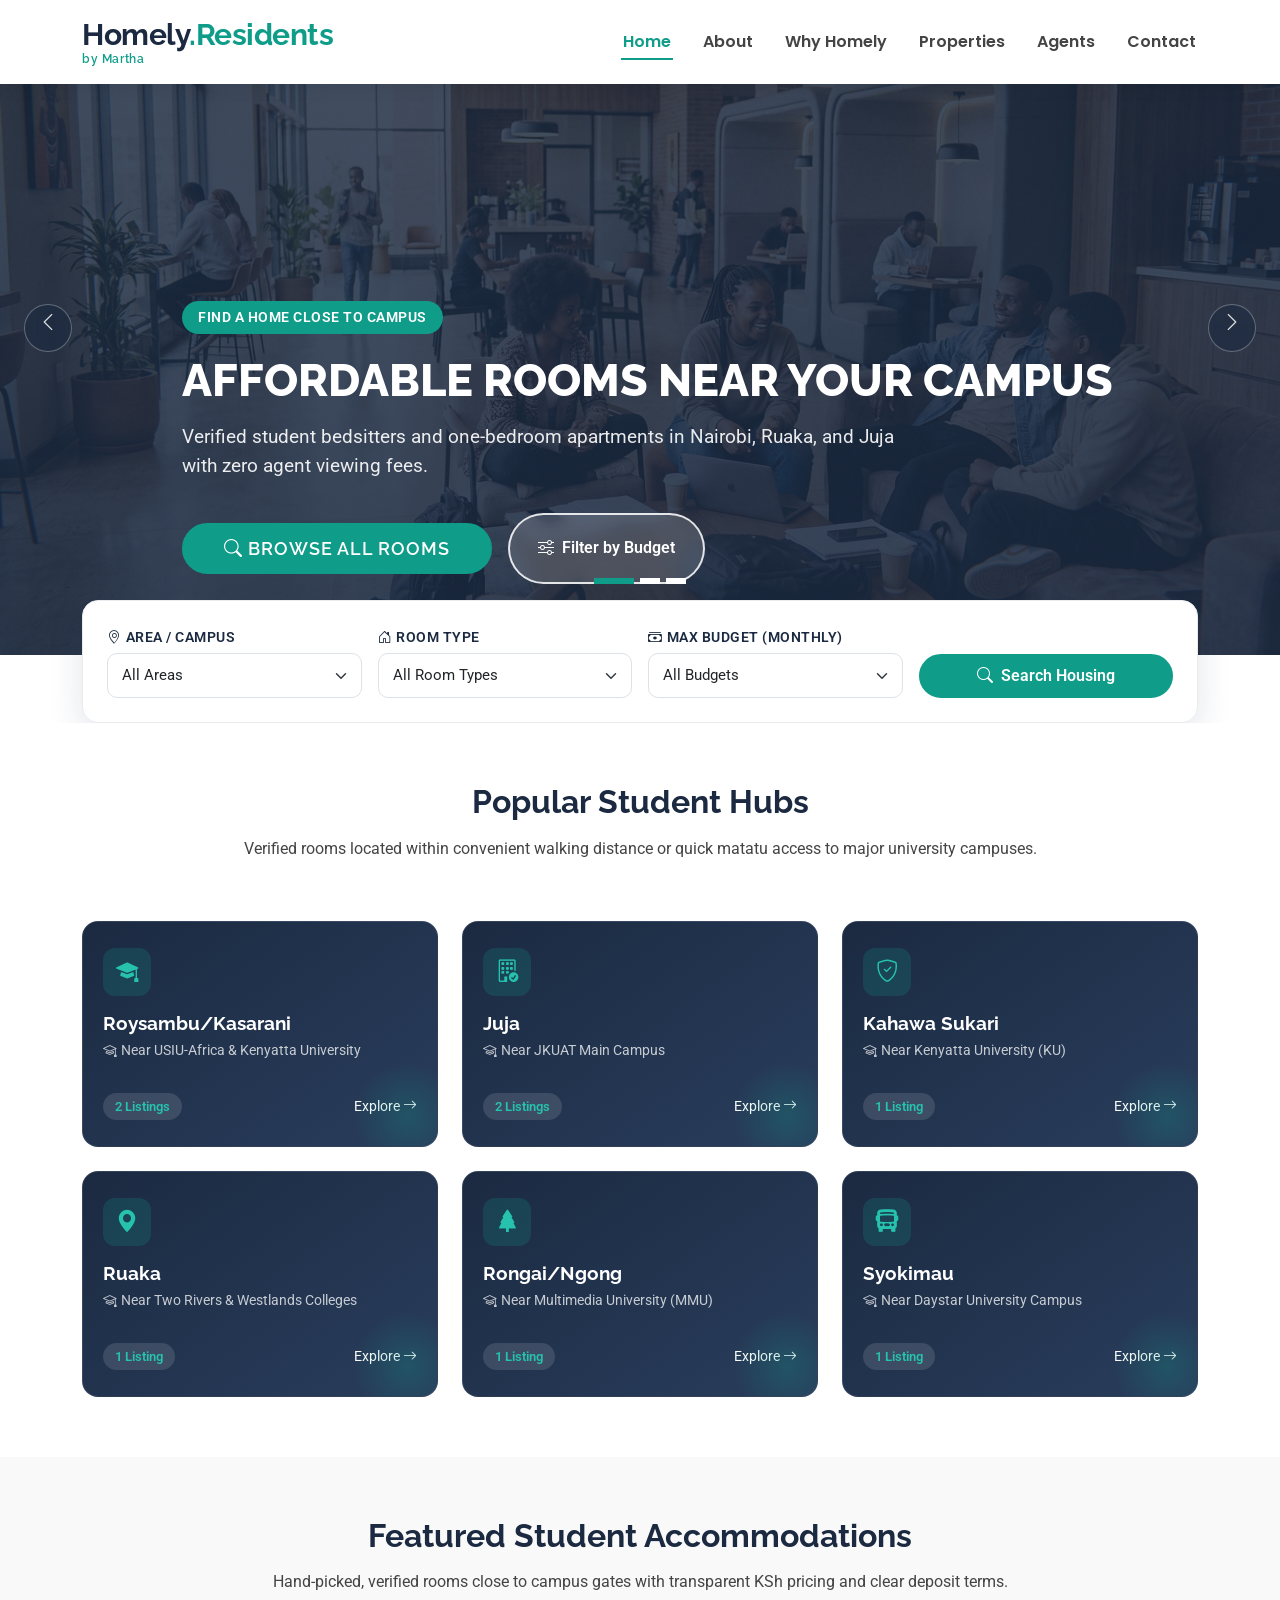
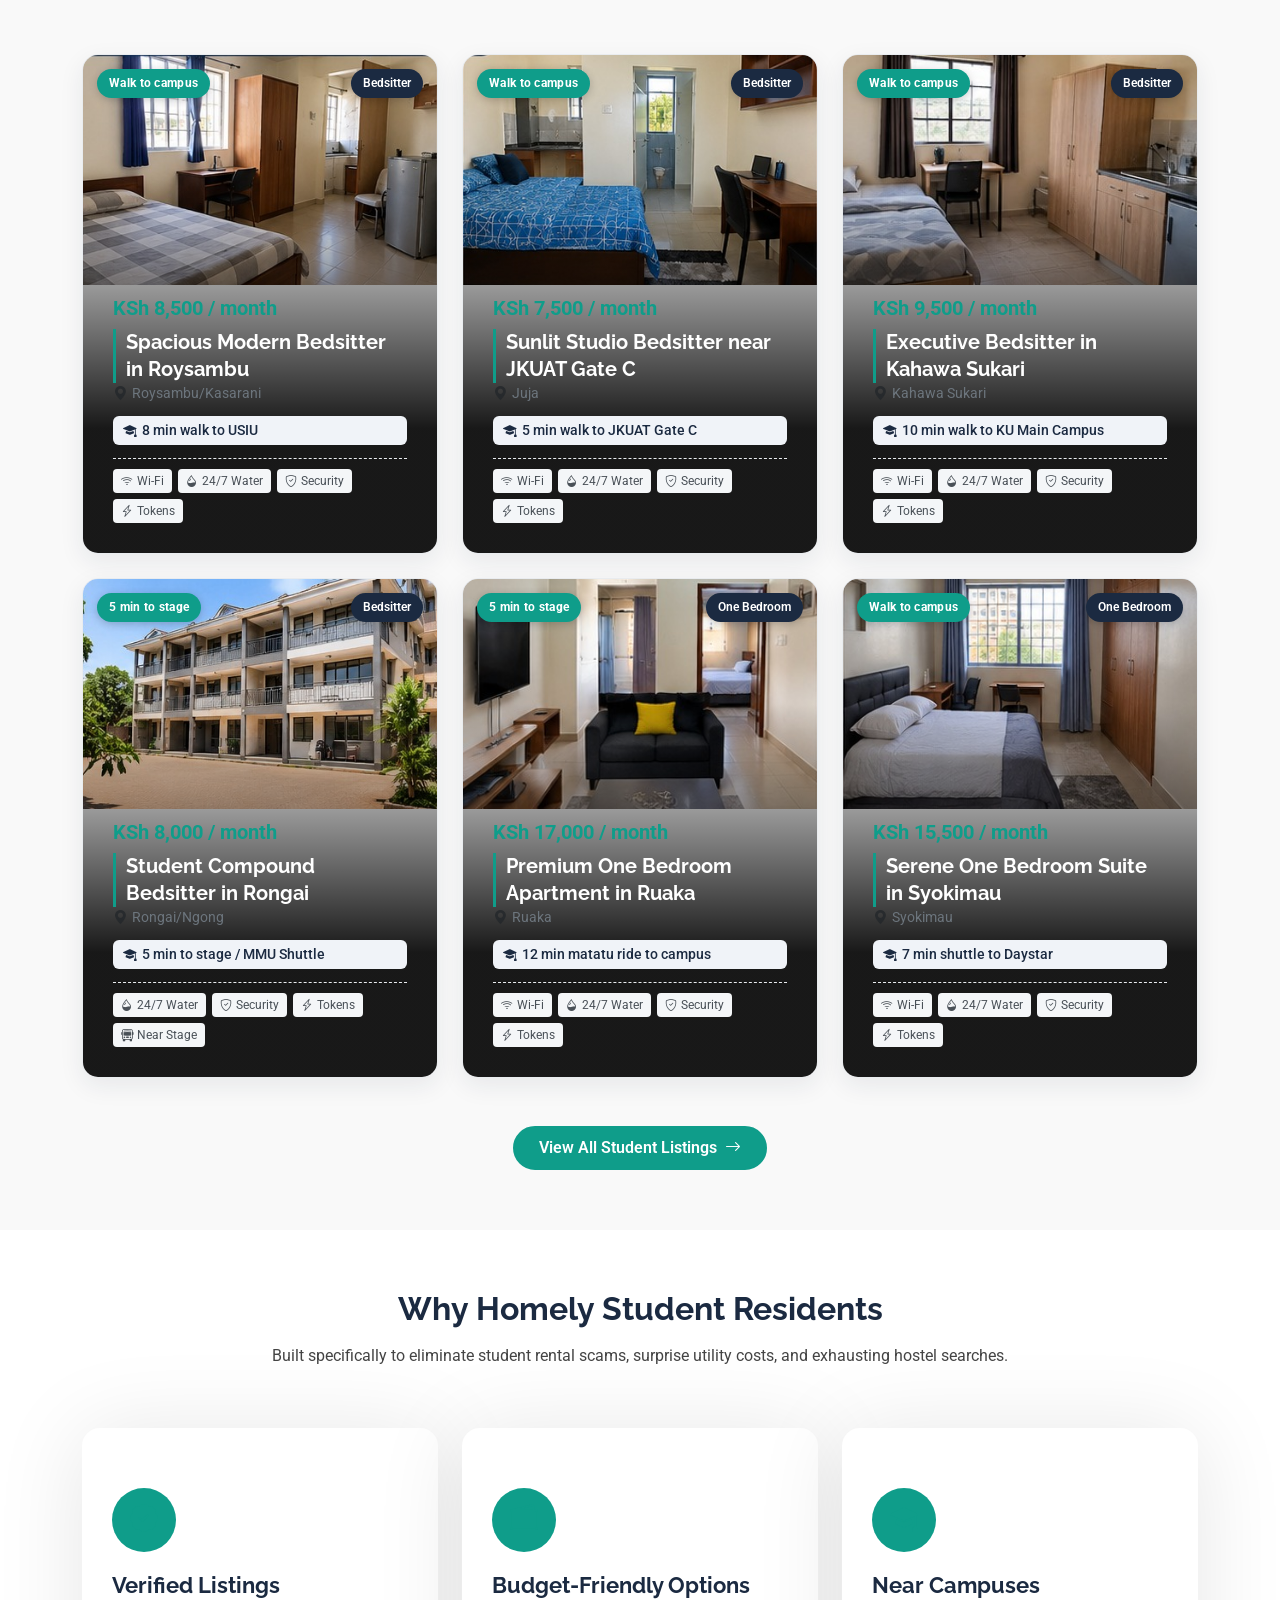
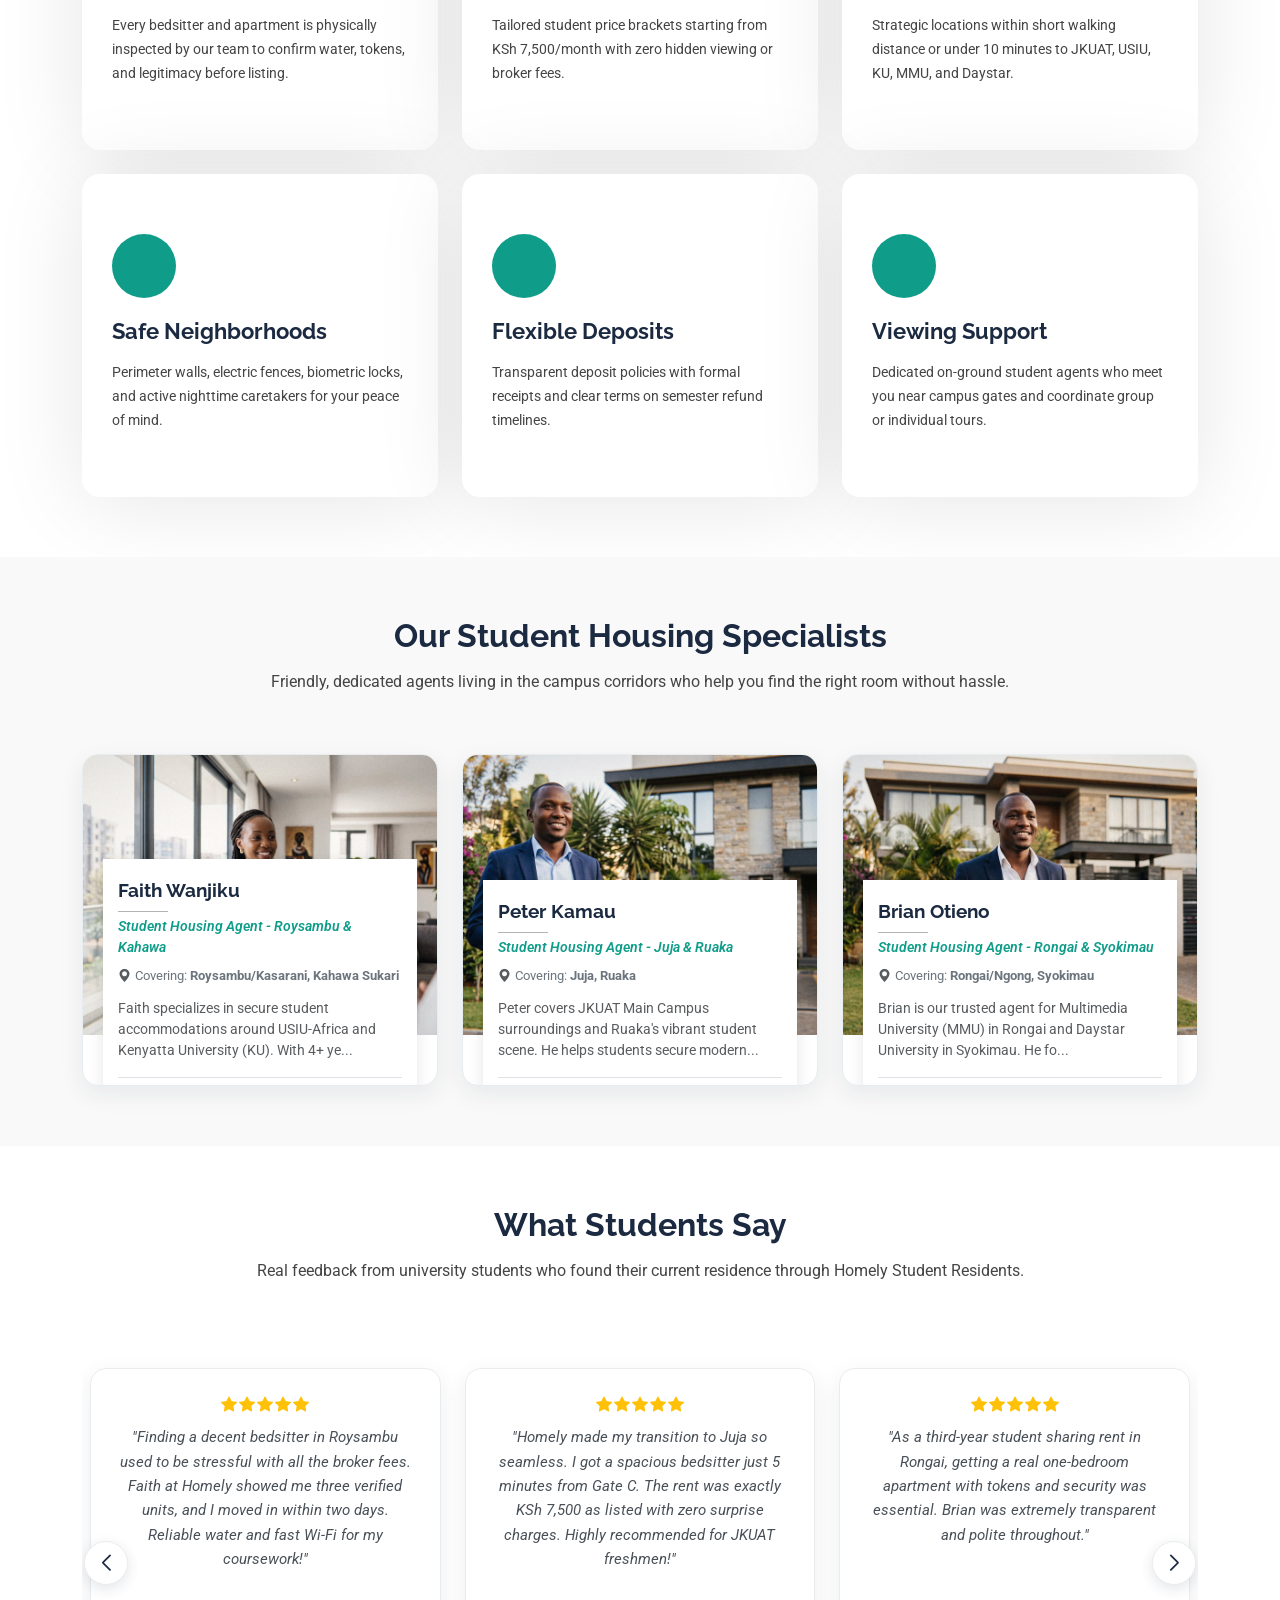
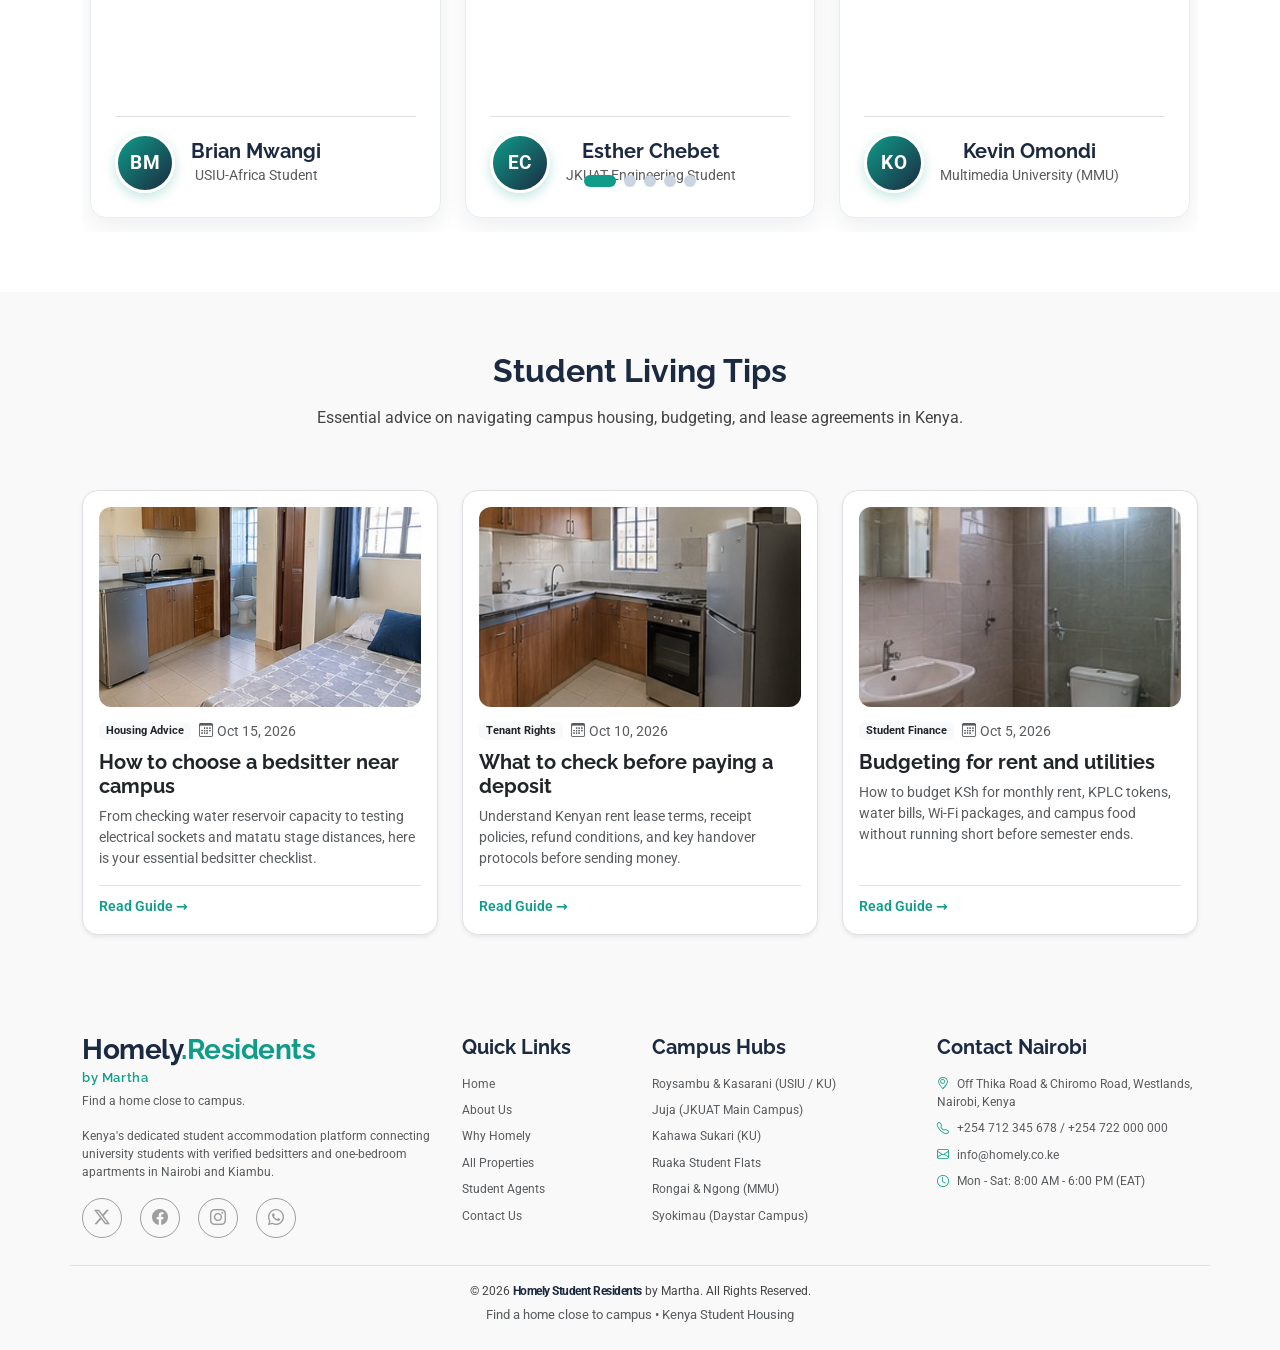
==== index.html @ 76f0a992 "creating a real estate agengency v1" ====
<!DOCTYPE html>
<html lang="en">

<head>
  <meta charset="utf-8">
  <meta content="width=device-width, initial-scale=1.0" name="viewport">
  <title>Homely Student Residents - Find a Home Close to Campus | Student Housing Kenya</title>
  <meta name="description" content="Homely Student Residents connects university students in Kenya with verified, affordable bedsitters and one-bedroom apartments near USIU, KU, JKUAT, MMU, and Daystar.">
  <meta name="keywords" content="student housing Kenya, bedsitter Nairobi, Juja bedsitter JKUAT, Roysambu student apartments, KU student hostels, affordable student rentals Kenya, Homely Student Residents">

  <!-- Favicons -->
  <link href="assets/img/favicon.png" rel="icon">
  <link href="assets/img/apple-touch-icon.png" rel="apple-touch-icon">

  <!-- Fonts -->
  <link href="https://fonts.googleapis.com" rel="preconnect">
  <link href="https://fonts.gstatic.com" rel="preconnect" crossorigin>
  <link href="https://fonts.googleapis.com/css2?family=Roboto:ital,wght@0,100;0,300;0,400;0,500;0,700;0,900;1,100;1,300;1,400;1,500;1,700;1,900&family=Poppins:ital,wght@0,100;0,200;0,300;0,400;0,500;0,600;0,700;0,800;0,900;1,100;1,200;1,300;1,400;1,500;1,600;1,700;1,800;1,900&family=Raleway:ital,wght@0,100;0,200;0,300;0,400;0,500;0,600;0,700;0,800;0,900;1,100;1,200;1,300;1,400;1,500;1,600;1,700;1,800;1,900&display=swap" rel="stylesheet">

  <!-- Vendor CSS Files -->
  <link href="assets/vendor/bootstrap/css/bootstrap.min.css" rel="stylesheet">
  <link href="assets/vendor/bootstrap-icons/bootstrap-icons.css" rel="stylesheet">
  <link href="assets/vendor/aos/aos.css" rel="stylesheet">
  <link href="assets/vendor/fontawesome-free/css/all.min.css" rel="stylesheet">
  <link href="assets/vendor/swiper/swiper-bundle.min.css" rel="stylesheet">
  <link href="assets/vendor/glightbox/css/glightbox.min.css" rel="stylesheet">

  <!-- Main & Custom CSS Files -->
  <link href="assets/css/main.css" rel="stylesheet">
  <link href="assets/css/style.css" rel="stylesheet">
</head>

<body class="index-page">

  <!-- Header -->
  <header id="header" class="header d-flex align-items-center fixed-top">
    <div class="container-fluid container-xl position-relative d-flex align-items-center justify-content-between">

      <a href="index.html" class="logo d-flex align-items-center text-decoration-none">
        <h1 class="sitename">Homely<span>.Residents</span> <small class="brand-by">by Martha</small></h1>
      </a>

      <nav id="navmenu" class="navmenu">
        <ul>
          <li><a href="index.html" class="active">Home</a></li>
          <li><a href="about.html">About</a></li>
          <li><a href="services.html">Why Homely</a></li>
          <li><a href="properties.html">Properties</a></li>
          <li><a href="agents.html">Agents</a></li>
          <li><a href="contact.html">Contact</a></li>
        </ul>
        <i class="mobile-nav-toggle d-xl-none bi bi-list"></i>
      </nav>

    </div>
  </header>

  <main class="main">

    <!-- Hero Section -->
    <section id="hero" class="hero section dark-background">

      <div id="hero-carousel" class="carousel slide" data-bs-ride="carousel" data-bs-interval="6000">

        <!-- Slide 1 (LCP Hero: no lazy loading on first image) -->
        <div class="carousel-item active">
          <!-- Placeholder image: to be replaced with real photos before launch -->
          <img src="assets/img/students/student-lounge.jpg" alt="University students collaborating in student lounge" width="1920" height="1080">
          <div class="carousel-container">
            <div class="container text-center text-lg-start">
              <span class="hero-tagline-badge">Find a home close to campus</span>
              <h2>Affordable rooms near your campus</h2>
              <p class="lead-text">Verified student bedsitters and one-bedroom apartments in Nairobi, Ruaka, and Juja with zero agent viewing fees.</p>
              <div class="d-flex flex-wrap gap-3 justify-content-center justify-content-lg-start">
                <a href="properties.html" class="btn-get-started"><i class="bi bi-search"></i> Browse All Rooms</a>
                <a href="#search-section" class="btn-secondary-custom"><i class="bi bi-sliders"></i> Filter by Budget</a>
              </div>
            </div>
          </div>
        </div>

        <!-- Slide 2 -->
        <div class="carousel-item">
          <!-- Placeholder image: to be replaced with real photos before launch -->
          <img src="assets/img/students/student-dorm-room.jpg" alt="Furnished student room accommodation" loading="lazy" width="1920" height="1080">
          <div class="carousel-container">
            <div class="container text-center text-lg-start">
              <span class="hero-tagline-badge">Verified Quality Housing</span>
              <h2>Verified bedsitters and one-bedrooms</h2>
              <p class="lead-text">Pre-inspected compounds featuring 24/7 borehole water, private KPLC tokens, study desks, and high-speed Wi-Fi.</p>
              <div class="d-flex flex-wrap gap-3 justify-content-center justify-content-lg-start">
                <a href="properties.html?type=Bedsitter" class="btn-get-started"><i class="bi bi-door-open"></i> Bedsitters from KSh 7,000</a>
                <a href="properties.html?type=One+Bedroom" class="btn-secondary-custom"><i class="bi bi-house"></i> 1-Bedrooms from KSh 14,000</a>
              </div>
            </div>
          </div>
        </div>

        <!-- Slide 3 -->
        <div class="carousel-item">
          <!-- Placeholder image: to be replaced with real photos before launch -->
          <img src="assets/img/properties/b-exterior-bedsitter-compound.jpg" alt="Secure student apartment compound exterior in Kenya" loading="lazy" width="1920" height="1080">
          <div class="carousel-container">
            <div class="container text-center text-lg-start">
              <span class="hero-tagline-badge">Safe & Transparent Living</span>
              <h2>Move in with confidence</h2>
              <p class="lead-text">Work with local student housing specialists who protect your deposit and guide in-person visits around your lecture schedule.</p>
              <div class="d-flex flex-wrap gap-3 justify-content-center justify-content-lg-start">
                <a href="agents.html" class="btn-get-started"><i class="bi bi-person-badge"></i> Talk to a Student Agent</a>
                <a href="about.html" class="btn-secondary-custom"><i class="bi bi-info-circle"></i> Learn Our Process</a>
              </div>
            </div>
          </div>
        </div>

        <a class="carousel-control-prev" href="#hero-carousel" role="button" data-bs-slide="prev">
          <span class="carousel-control-prev-icon bi bi-chevron-left" aria-hidden="true"></span>
        </a>

        <a class="carousel-control-next" href="#hero-carousel" role="button" data-bs-slide="next">
          <span class="carousel-control-next-icon bi bi-chevron-right" aria-hidden="true"></span>
        </a>

        <ol class="carousel-indicators"></ol>

      </div>

    </section><!-- /Hero Section -->

    <!-- Search Section -->
    <section id="search-section" class="py-0">
      <div class="container position-relative">
        <div class="search-filter-box" data-aos="fade-up">
          <form id="homepage-search-form" class="row g-3 align-items-end">
            <div class="col-lg-3 col-md-6">
              <label for="search-area" class="form-label"><i class="bi bi-geo-alt me-1"></i>Area / Campus</label>
              <select id="search-area" class="form-select">
                <option value="all">All Areas</option>
                <option value="Roysambu/Kasarani">Roysambu/Kasarani (KU, USIU)</option>
                <option value="Juja">Juja (JKUAT)</option>
                <option value="Kahawa Sukari">Kahawa Sukari (KU)</option>
                <option value="Ruaka">Ruaka</option>
                <option value="Rongai/Ngong">Rongai/Ngong (MMU)</option>
                <option value="Syokimau">Syokimau (Daystar)</option>
              </select>
            </div>

            <div class="col-lg-3 col-md-6">
              <label for="search-type" class="form-label"><i class="bi bi-house-door me-1"></i>Room Type</label>
              <select id="search-type" class="form-select">
                <option value="all">All Room Types</option>
                <option value="Bedsitter">Bedsitter</option>
                <option value="One Bedroom">One Bedroom</option>
              </select>
            </div>

            <div class="col-lg-3 col-md-6">
              <label for="search-budget" class="form-label"><i class="bi bi-cash-stack me-1"></i>Max Budget (Monthly)</label>
              <select id="search-budget" class="form-select">
                <option value="all">All Budgets</option>
                <option value="under-5000">Under KSh 5,000</option>
                <option value="5000-8000">KSh 5,000 - 8,000</option>
                <option value="8000-12000">KSh 8,000 - 12,000</option>
                <option value="12000-20000">KSh 12,000 - 20,000</option>
                <option value="20000-plus">KSh 20,000+</option>
              </select>
            </div>

            <div class="col-lg-3 col-md-6">
              <button type="submit" class="btn btn-primary-custom w-100 justify-content-center py-2">
                <i class="bi bi-search"></i> Search Housing
              </button>
            </div>
          </form>
        </div>
      </div>
    </section>

    <!-- Popular Student Areas Section (Computed from data, gradient/icons, no photos) -->
    <section id="areas" class="areas section">
      <div class="container section-title" data-aos="fade-up">
        <h2>Popular Student Hubs</h2>
        <p>Verified rooms located within convenient walking distance or quick matatu access to major university campuses.</p>
      </div>

      <div class="container">
        <div id="area-cards-container" class="row gy-4">
          <!-- Populated dynamically by assets/js/main.js from listings-data.js -->
        </div>
      </div>
    </section>

    <!-- Featured Properties Section -->
    <section id="featured-properties" class="real-estate section light-background">
      <div class="container section-title" data-aos="fade-up">
        <h2>Featured Student Accommodations</h2>
        <p>Hand-picked, verified rooms close to campus gates with transparent KSh pricing and clear deposit terms.</p>
      </div>

      <div class="container">
        <div id="featured-properties-container" class="row gy-4">
          <!-- Populated dynamically by assets/js/main.js from listings-data.js -->
        </div>

        <div class="text-center mt-5" data-aos="fade-up">
          <a href="properties.html" class="btn btn-primary-custom px-4 py-2">
            View All Student Listings <i class="bi bi-arrow-right"></i>
          </a>
        </div>
      </div>
    </section>

    <!-- Why Homely / Services Section -->
    <section id="services" class="services section">
      <div class="container section-title" data-aos="fade-up">
        <h2>Why Homely Student Residents</h2>
        <p>Built specifically to eliminate student rental scams, surprise utility costs, and exhausting hostel searches.</p>
      </div>

      <div class="container">
        <div class="row gy-4">

          <div class="col-lg-4 col-md-6" data-aos="fade-up" data-aos-delay="100">
            <div class="service-item position-relative">
              <div class="icon">
                <i class="bi bi-patch-check-fill" style="color: var(--primary-accent);"></i>
              </div>
              <a href="services.html" class="stretched-link">
                <h3>Verified Listings</h3>
              </a>
              <p>Every bedsitter and apartment is physically inspected by our team to confirm water, tokens, and legitimacy before listing.</p>
            </div>
          </div>

          <div class="col-lg-4 col-md-6" data-aos="fade-up" data-aos-delay="200">
            <div class="service-item position-relative">
              <div class="icon">
                <i class="bi bi-wallet2" style="color: var(--primary-accent);"></i>
              </div>
              <a href="services.html" class="stretched-link">
                <h3>Budget-Friendly Options</h3>
              </a>
              <p>Tailored student price brackets starting from KSh 7,500/month with zero hidden viewing or broker fees.</p>
            </div>
          </div>

          <div class="col-lg-4 col-md-6" data-aos="fade-up" data-aos-delay="300">
            <div class="service-item position-relative">
              <div class="icon">
                <i class="bi bi-mortarboard-fill" style="color: var(--primary-accent);"></i>
              </div>
              <a href="services.html" class="stretched-link">
                <h3>Near Campuses</h3>
              </a>
              <p>Strategic locations within short walking distance or under 10 minutes to JKUAT, USIU, KU, MMU, and Daystar.</p>
            </div>
          </div>

          <div class="col-lg-4 col-md-6" data-aos="fade-up" data-aos-delay="400">
            <div class="service-item position-relative">
              <div class="icon">
                <i class="bi bi-shield-check" style="color: var(--primary-accent);"></i>
              </div>
              <a href="services.html" class="stretched-link">
                <h3>Safe Neighborhoods</h3>
              </a>
              <p>Perimeter walls, electric fences, biometric locks, and active nighttime caretakers for your peace of mind.</p>
            </div>
          </div>

          <div class="col-lg-4 col-md-6" data-aos="fade-up" data-aos-delay="500">
            <div class="service-item position-relative">
              <div class="icon">
                <i class="bi bi-credit-card-2-front" style="color: var(--primary-accent);"></i>
              </div>
              <a href="services.html" class="stretched-link">
                <h3>Flexible Deposits</h3>
              </a>
              <p>Transparent deposit policies with formal receipts and clear terms on semester refund timelines.</p>
            </div>
          </div>

          <div class="col-lg-4 col-md-6" data-aos="fade-up" data-aos-delay="600">
            <div class="service-item position-relative">
              <div class="icon">
                <i class="bi bi-person-badge" style="color: var(--primary-accent);"></i>
              </div>
              <a href="services.html" class="stretched-link">
                <h3>Viewing Support</h3>
              </a>
              <p>Dedicated on-ground student agents who meet you near campus gates and coordinate group or individual tours.</p>
            </div>
          </div>

        </div>
      </div>
    </section>

    <!-- Agents Section (3 agents only) -->
    <section id="agents" class="agents section light-background">
      <div class="container section-title" data-aos="fade-up">
        <h2>Our Student Housing Specialists</h2>
        <p>Friendly, dedicated agents living in the campus corridors who help you find the right room without hassle.</p>
      </div>

      <div class="container">
        <div id="agents-grid-container" class="row gy-5">
          <!-- Populated dynamically by assets/js/main.js from listings-data.js -->
        </div>
      </div>
    </section>

    <!-- Testimonials Section (Circular initials avatar with brand colors, no photos) -->
    <section id="testimonials" class="testimonials section">
      <div class="container section-title" data-aos="fade-up">
        <h2>What Students Say</h2>
        <p>Real feedback from university students who found their current residence through Homely Student Residents.</p>
      </div>

      <div class="container" data-aos="fade-up" data-aos-delay="100">
        <div class="swiper init-swiper position-relative">
          <script type="application/json" class="swiper-config">
            {
              "loop": true,
              "speed": 600,
              "autoplay": {
                "delay": 5000,
                "pauseOnMouseEnter": true
              },
              "slidesPerView": 1,
              "spaceBetween": 24,
              "pagination": {
                "el": ".swiper-pagination",
                "type": "bullets",
                "clickable": true
              },
              "navigation": {
                "nextEl": ".swiper-button-next",
                "prevEl": ".swiper-button-prev"
              },
              "breakpoints": {
                "768": {
                  "slidesPerView": 2,
                  "spaceBetween": 24
                },
                "1200": {
                  "slidesPerView": 3,
                  "spaceBetween": 24
                }
              }
            }
          </script>
          <div class="swiper-wrapper">

            <!-- Testimonial 1 -->
            <div class="swiper-slide">
              <div class="testimonial-item h-100 d-flex flex-column justify-content-between p-4 bg-white rounded-4 border shadow-sm">
                <div>
                  <div class="stars mb-2" style="color: #ffc107;">
                    <i class="bi bi-star-fill"></i><i class="bi bi-star-fill"></i><i class="bi bi-star-fill"></i><i class="bi bi-star-fill"></i><i class="bi bi-star-fill"></i>
                  </div>
                  <p class="fst-italic text-secondary mb-4">
                    "Finding a decent bedsitter in Roysambu used to be stressful with all the broker fees. Faith at Homely showed me three verified units, and I moved in within two days. Reliable water and fast Wi-Fi for my coursework!"
                  </p>
                </div>
                <div class="profile d-flex align-items-center gap-3 mt-auto pt-3 border-top">
                  <div class="testimonial-avatar">BM</div>
                  <div>
                    <h5 class="mb-0 fw-bold">Brian Mwangi</h5>
                    <small class="text-muted">USIU-Africa Student</small>
                  </div>
                </div>
              </div>
            </div>

            <!-- Testimonial 2 -->
            <div class="swiper-slide">
              <div class="testimonial-item h-100 d-flex flex-column justify-content-between p-4 bg-white rounded-4 border shadow-sm">
                <div>
                  <div class="stars mb-2" style="color: #ffc107;">
                    <i class="bi bi-star-fill"></i><i class="bi bi-star-fill"></i><i class="bi bi-star-fill"></i><i class="bi bi-star-fill"></i><i class="bi bi-star-fill"></i>
                  </div>
                  <p class="fst-italic text-secondary mb-4">
                    "Homely made my transition to Juja so seamless. I got a spacious bedsitter just 5 minutes from Gate C. The rent was exactly KSh 7,500 as listed with zero surprise charges. Highly recommended for JKUAT freshmen!"
                  </p>
                </div>
                <div class="profile d-flex align-items-center gap-3 mt-auto pt-3 border-top">
                  <div class="testimonial-avatar">EC</div>
                  <div>
                    <h5 class="mb-0 fw-bold">Esther Chebet</h5>
                    <small class="text-muted">JKUAT Engineering Student</small>
                  </div>
                </div>
              </div>
            </div>

            <!-- Testimonial 3 -->
            <div class="swiper-slide">
              <div class="testimonial-item h-100 d-flex flex-column justify-content-between p-4 bg-white rounded-4 border shadow-sm">
                <div>
                  <div class="stars mb-2" style="color: #ffc107;">
                    <i class="bi bi-star-fill"></i><i class="bi bi-star-fill"></i><i class="bi bi-star-fill"></i><i class="bi bi-star-fill"></i><i class="bi bi-star-fill"></i>
                  </div>
                  <p class="fst-italic text-secondary mb-4">
                    "As a third-year student sharing rent in Rongai, getting a real one-bedroom apartment with tokens and security was essential. Brian was extremely transparent and polite throughout."
                  </p>
                </div>
                <div class="profile d-flex align-items-center gap-3 mt-auto pt-3 border-top">
                  <div class="testimonial-avatar">KO</div>
                  <div>
                    <h5 class="mb-0 fw-bold">Kevin Omondi</h5>
                    <small class="text-muted">Multimedia University (MMU)</small>
                  </div>
                </div>
              </div>
            </div>

            <!-- Testimonial 4 -->
            <div class="swiper-slide">
              <div class="testimonial-item h-100 d-flex flex-column justify-content-between p-4 bg-white rounded-4 border shadow-sm">
                <div>
                  <div class="stars mb-2" style="color: #ffc107;">
                    <i class="bi bi-star-fill"></i><i class="bi bi-star-fill"></i><i class="bi bi-star-fill"></i><i class="bi bi-star-fill"></i><i class="bi bi-star-fill"></i>
                  </div>
                  <p class="fst-italic text-secondary mb-4">
                    "Finding peaceful accommodation in Kahawa Sukari with borehole water and good security seemed impossible before Homely. The virtual room details matched reality 100%. Moving in was quick and easy!"
                  </p>
                </div>
                <div class="profile d-flex align-items-center gap-3 mt-auto pt-3 border-top">
                  <div class="testimonial-avatar">SA</div>
                  <div>
                    <h5 class="mb-0 fw-bold">Stacy Achieng</h5>
                    <small class="text-muted">Kenyatta University (KU)</small>
                  </div>
                </div>
              </div>
            </div>

            <!-- Testimonial 5 -->
            <div class="swiper-slide">
              <div class="testimonial-item h-100 d-flex flex-column justify-content-between p-4 bg-white rounded-4 border shadow-sm">
                <div>
                  <div class="stars mb-2" style="color: #ffc107;">
                    <i class="bi bi-star-fill"></i><i class="bi bi-star-fill"></i><i class="bi bi-star-fill"></i><i class="bi bi-star-fill"></i><i class="bi bi-star-fill"></i>
                  </div>
                  <p class="fst-italic text-secondary mb-4">
                    "No viewing fees and no sketchy brokers. Homely connected me straight to verified student units near campus. Deposit refund policies were clearly written in the agreement. Absolutely trustworthy!"
                  </p>
                </div>
                <div class="profile d-flex align-items-center gap-3 mt-auto pt-3 border-top">
                  <div class="testimonial-avatar">IK</div>
                  <div>
                    <h5 class="mb-0 fw-bold">Ian Kiprop</h5>
                    <small class="text-muted">Daystar University Student</small>
                  </div>
                </div>
              </div>
            </div>

          </div>
          <div class="swiper-button-prev d-none d-md-flex"></div>
          <div class="swiper-button-next d-none d-md-flex"></div>
          <div class="swiper-pagination mt-4"></div>
        </div>
      </div>
    </section>

    <!-- Student Living Tips / Blog Section -->
    <section id="recent-posts" class="recent-posts section light-background">
      <div class="container section-title" data-aos="fade-up">
        <h2>Student Living Tips</h2>
        <p>Essential advice on navigating campus housing, budgeting, and lease agreements in Kenya.</p>
      </div>

      <div class="container">
        <div class="row gy-4">

          <!-- Tip 1 -->
          <div class="col-lg-4 col-md-6" data-aos="fade-up" data-aos-delay="100">
            <article class="p-3 bg-white rounded-4 border shadow-sm h-100 d-flex flex-column">
              <div class="blog-card-thumb">
                <!-- Placeholder image: to be replaced with real photos before launch -->
                <img src="assets/img/properties/a-bedsitter-3-kitchenette.jpg" alt="Kitchenette setup in student bedsitter" class="img-fluid" loading="lazy" width="600" height="400">
              </div>
              <div class="d-flex align-items-center gap-2 small text-muted mb-2">
                <span class="badge bg-light text-dark">Housing Advice</span>
                <span><i class="bi bi-calendar3 me-1"></i>Oct 15, 2026</span>
              </div>
              <h4 class="fs-5 fw-bold mb-2">
                <a href="properties.html" class="text-decoration-none text-dark">How to choose a bedsitter near campus</a>
              </h4>
              <p class="text-muted small mb-3">From checking water reservoir capacity to testing electrical sockets and matatu stage distances, here is your essential bedsitter checklist.</p>
              <div class="mt-auto pt-2 border-top">
                <a href="properties.html" class="small fw-semibold text-decoration-none" style="color: var(--primary-accent);">Read Guide &rarr;</a>
              </div>
            </article>
          </div>

          <!-- Tip 2 -->
          <div class="col-lg-4 col-md-6" data-aos="fade-up" data-aos-delay="200">
            <article class="p-3 bg-white rounded-4 border shadow-sm h-100 d-flex flex-column">
              <div class="blog-card-thumb">
                <!-- Placeholder image: to be replaced with real photos before launch -->
                <img src="assets/img/properties/a-onebed-3-kitchen.jpg" alt="Kitchen space in student one bedroom" class="img-fluid" loading="lazy" width="600" height="400">
              </div>
              <div class="d-flex align-items-center gap-2 small text-muted mb-2">
                <span class="badge bg-light text-dark">Tenant Rights</span>
                <span><i class="bi bi-calendar3 me-1"></i>Oct 10, 2026</span>
              </div>
              <h4 class="fs-5 fw-bold mb-2">
                <a href="properties.html" class="text-decoration-none text-dark">What to check before paying a deposit</a>
              </h4>
              <p class="text-muted small mb-3">Understand Kenyan rent lease terms, receipt policies, refund conditions, and key handover protocols before sending money.</p>
              <div class="mt-auto pt-2 border-top">
                <a href="properties.html" class="small fw-semibold text-decoration-none" style="color: var(--primary-accent);">Read Guide &rarr;</a>
              </div>
            </article>
          </div>

          <!-- Tip 3 -->
          <div class="col-lg-4 col-md-6" data-aos="fade-up" data-aos-delay="300">
            <article class="p-3 bg-white rounded-4 border shadow-sm h-100 d-flex flex-column">
              <div class="blog-card-thumb">
                <!-- Placeholder image: to be replaced with real photos before launch -->
                <img src="assets/img/properties/b-onebed-4-bathroom.jpg" alt="Clean student bathroom facility" class="img-fluid" loading="lazy" width="600" height="400">
              </div>
              <div class="d-flex align-items-center gap-2 small text-muted mb-2">
                <span class="badge bg-light text-dark">Student Finance</span>
                <span><i class="bi bi-calendar3 me-1"></i>Oct 5, 2026</span>
              </div>
              <h4 class="fs-5 fw-bold mb-2">
                <a href="properties.html" class="text-decoration-none text-dark">Budgeting for rent and utilities</a>
              </h4>
              <p class="text-muted small mb-3">How to budget KSh for monthly rent, KPLC tokens, water bills, Wi-Fi packages, and campus food without running short before semester ends.</p>
              <div class="mt-auto pt-2 border-top">
                <a href="properties.html" class="small fw-semibold text-decoration-none" style="color: var(--primary-accent);">Read Guide &rarr;</a>
              </div>
            </article>
          </div>

        </div>
      </div>
    </section>

  </main>

  <!-- Footer -->
  <footer id="footer" class="footer light-background">
    <div class="container">
      <div class="row gy-4">

        <div class="col-lg-4 col-md-6">
          <h3 class="sitename mb-2">Homely<span>.Residents</span> <small class="brand-by">by Martha</small></h3>
          <p class="small text-muted mb-3">Find a home close to campus.</p>
          <p class="small text-muted">Kenya's dedicated student accommodation platform connecting university students with verified bedsitters and one-bedroom apartments in Nairobi and Kiambu.</p>
          <div class="social-links d-flex gap-2 mt-3">
            <a href="https://twitter.com" target="_blank" rel="noopener noreferrer" class="btn btn-sm btn-outline-secondary rounded-circle"><i class="bi bi-twitter-x"></i></a>
            <a href="https://facebook.com" target="_blank" rel="noopener noreferrer" class="btn btn-sm btn-outline-secondary rounded-circle"><i class="bi bi-facebook"></i></a>
            <a href="https://instagram.com" target="_blank" rel="noopener noreferrer" class="btn btn-sm btn-outline-secondary rounded-circle"><i class="bi bi-instagram"></i></a>
            <a href="https://wa.me/254712345678" target="_blank" rel="noopener noreferrer" class="btn btn-sm btn-outline-success rounded-circle"><i class="bi bi-whatsapp"></i></a>
          </div>
        </div>

        <div class="col-lg-2 col-md-6">
          <h5 class="fw-bold mb-3" style="color: var(--secondary-accent);">Quick Links</h5>
          <ul class="list-unstyled small">
            <li class="mb-2"><a href="index.html" class="text-muted text-decoration-none">Home</a></li>
            <li class="mb-2"><a href="about.html" class="text-muted text-decoration-none">About Us</a></li>
            <li class="mb-2"><a href="services.html" class="text-muted text-decoration-none">Why Homely</a></li>
            <li class="mb-2"><a href="properties.html" class="text-muted text-decoration-none">All Properties</a></li>
            <li class="mb-2"><a href="agents.html" class="text-muted text-decoration-none">Student Agents</a></li>
            <li class="mb-2"><a href="contact.html" class="text-muted text-decoration-none">Contact Us</a></li>
          </ul>
        </div>

        <div class="col-lg-3 col-md-6">
          <h5 class="fw-bold mb-3" style="color: var(--secondary-accent);">Campus Hubs</h5>
          <ul class="list-unstyled small text-muted">
            <li class="mb-2"><a href="properties.html?area=Roysambu%2FKasarani" class="text-muted text-decoration-none">Roysambu & Kasarani (USIU / KU)</a></li>
            <li class="mb-2"><a href="properties.html?area=Juja" class="text-muted text-decoration-none">Juja (JKUAT Main Campus)</a></li>
            <li class="mb-2"><a href="properties.html?area=Kahawa+Sukari" class="text-muted text-decoration-none">Kahawa Sukari (KU)</a></li>
            <li class="mb-2"><a href="properties.html?area=Ruaka" class="text-muted text-decoration-none">Ruaka Student Flats</a></li>
            <li class="mb-2"><a href="properties.html?area=Rongai%2FNgong" class="text-muted text-decoration-none">Rongai & Ngong (MMU)</a></li>
            <li class="mb-2"><a href="properties.html?area=Syokimau" class="text-muted text-decoration-none">Syokimau (Daystar Campus)</a></li>
          </ul>
        </div>

        <div class="col-lg-3 col-md-6">
          <h5 class="fw-bold mb-3" style="color: var(--secondary-accent);">Contact Nairobi</h5>
          <p class="small text-muted mb-2">
            <i class="bi bi-geo-alt me-2" style="color: var(--primary-accent);"></i>Off Thika Road & Chiromo Road, Westlands, Nairobi, Kenya
          </p>
          <p class="small text-muted mb-2">
            <i class="bi bi-telephone me-2" style="color: var(--primary-accent);"></i>+254 712 345 678 / +254 722 000 000
          </p>
          <p class="small text-muted mb-2">
            <i class="bi bi-envelope me-2" style="color: var(--primary-accent);"></i>info@homely.co.ke
          </p>
          <p class="small text-muted">
            <i class="bi bi-clock me-2" style="color: var(--primary-accent);"></i>Mon - Sat: 8:00 AM - 6:00 PM (EAT)
          </p>
        </div>

      </div>
    </div>

    <div class="container copyright text-center mt-4 pt-3 border-top">
      <p class="small mb-1">&copy; 2026 <strong class="sitename">Homely Student Residents</strong> by Martha. All Rights Reserved.</p>
      <div class="credits small text-muted">
        Find a home close to campus &bull; Kenya Student Housing
      </div>
    </div>
  </footer>

  <!-- Scroll Top -->
  <a href="#" id="scroll-top" class="scroll-top d-flex align-items-center justify-content-center"><i class="bi bi-arrow-up-short"></i></a>

  <!-- Preloader -->
  <div id="preloader"></div>

  <!-- Vendor JS Files -->
  <script src="assets/vendor/bootstrap/js/bootstrap.bundle.min.js"></script>
  <script src="assets/vendor/php-email-form/validate.js"></script>
  <script src="assets/vendor/aos/aos.js"></script>
  <script src="assets/vendor/swiper/swiper-bundle.min.js"></script>
  <script src="assets/vendor/purecounter/purecounter_vanilla.js"></script>
  <script src="assets/vendor/glightbox/js/glightbox.min.js"></script>

  <!-- Listings Data (Single Source of Truth) -->
  <script src="assets/js/listings-data.js"></script>

  <!-- Main JS File -->
  <script src="assets/js/main.js"></script>

</body>

</html>
---- assets/css/main.css ----
/**
* Template Name: EstateAgency
* Template URL: https://bootstrapmade.com/real-estate-agency-bootstrap-template/
* Updated: Aug 09 2024 with Bootstrap v5.3.3
* Author: BootstrapMade.com
* License: https://bootstrapmade.com/license/
*/

/*--------------------------------------------------------------
# Font & Color Variables
# Help: https://bootstrapmade.com/color-system/
--------------------------------------------------------------*/
/* Fonts */
:root {
  --default-font: "Roboto",  system-ui, -apple-system, "Segoe UI", Roboto, "Helvetica Neue", Arial, "Noto Sans", "Liberation Sans", sans-serif, "Apple Color Emoji", "Segoe UI Emoji", "Segoe UI Symbol", "Noto Color Emoji";
  --heading-font: "Raleway",  sans-serif;
  --nav-font: "Poppins",  sans-serif;
}

/* Global Colors - Updated for Homely Student Residents */
:root { 
  --background-color: #ffffff; /* Background color for the entire website, including individual sections */
  --default-color: #444444; /* Default color used for the majority of the text content across the entire website */
  --heading-color: #1B2A41; /* Navy: Color for headings, subheadings and title throughout the website */
  --accent-color: #0F9D8A; /* Teal: Primary accent color representing the brand */
  --surface-color: #ffffff; /* The surface color is used as a background of boxed elements within sections */
  --contrast-color: #ffffff; /* Contrast color for text against accent/dark backgrounds */
}

/* Nav Menu Colors */
:root {
  --nav-color: #444444;  /* The default color of the main navmenu links */
  --nav-hover-color: #0F9D8A; /* Applied to main navmenu links when they are hovered over or active */
  --nav-mobile-background-color: #ffffff; /* Used as the background color for mobile navigation menu */
  --nav-dropdown-background-color: #ffffff; /* Used as the background color for dropdown items */
  --nav-dropdown-color: #444444; /* Used for navigation links of dropdown items */
  --nav-dropdown-hover-color: #0F9D8A; /* Applied to dropdown navigation links on hover */
}

/* Color Presets - These classes override global colors when applied to any section or element, providing reuse of the sam color scheme. */

.light-background {
  --background-color: #f9f9f9;
  --surface-color: #ffffff;
}

.dark-background {
  --background-color: #060606;
  --default-color: #ffffff;
  --heading-color: #ffffff;
  --surface-color: #252525;
  --contrast-color: #ffffff;
}

/* Smooth scroll */
:root {
  scroll-behavior: smooth;
}

/*--------------------------------------------------------------
# General Styling & Shared Classes
--------------------------------------------------------------*/
body {
  color: var(--default-color);
  background-color: var(--background-color);
  font-family: var(--default-font);
}

a {
  color: var(--accent-color);
  text-decoration: none;
  transition: 0.3s;
}

a:hover {
  color: color-mix(in srgb, var(--accent-color), transparent 25%);
  text-decoration: none;
}

h1,
h2,
h3,
h4,
h5,
h6 {
  color: var(--heading-color);
  font-family: var(--heading-font);
}

/* PHP Email Form Messages
------------------------------*/
.php-email-form .error-message {
  display: none;
  background: #df1529;
  color: #ffffff;
  text-align: left;
  padding: 15px;
  margin-bottom: 24px;
  font-weight: 600;
}

.php-email-form .sent-message {
  display: none;
  color: #ffffff;
  background: #059652;
  text-align: center;
  padding: 15px;
  margin-bottom: 24px;
  font-weight: 600;
}

.php-email-form .loading {
  display: none;
  background: var(--surface-color);
  text-align: center;
  padding: 15px;
  margin-bottom: 24px;
}

.php-email-form .loading:before {
  content: "";
  display: inline-block;
  border-radius: 50%;
  width: 24px;
  height: 24px;
  margin: 0 10px -6px 0;
  border: 3px solid var(--accent-color);
  border-top-color: var(--surface-color);
  animation: php-email-form-loading 1s linear infinite;
}

@keyframes php-email-form-loading {
  0% {
    transform: rotate(0deg);
  }

  100% {
    transform: rotate(360deg);
  }
}

/*--------------------------------------------------------------
# Global Header
--------------------------------------------------------------*/
.header {
  color: var(--default-color);
  background-color: var(--background-color);
  padding: 15px 0;
  transition: all 0.5s;
  z-index: 997;
  box-shadow: 0px 0 18px rgba(0, 0, 0, 0.1);
}

.header .logo {
  line-height: 1;
}

.header .logo img {
  max-height: 32px;
  margin-right: 8px;
}

.header .logo h1 {
  font-size: 30px;
  margin: 0;
  font-weight: 700;
  color: var(--heading-color);
}

.header .logo h1 span {
  color: var(--accent-color);
}

/*--------------------------------------------------------------
# Navigation Menu
--------------------------------------------------------------*/
/* Desktop Navigation */
@media (min-width: 1200px) {
  .navmenu {
    padding: 0;
  }

  .navmenu ul {
    margin: 0;
    padding: 0;
    display: flex;
    list-style: none;
    align-items: center;
  }

  .navmenu li {
    position: relative;
  }

  .navmenu>ul>li {
    white-space: nowrap;
    padding: 15px 14px;
  }

  .navmenu>ul>li:last-child {
    padding-right: 0;
  }

  .navmenu a,
  .navmenu a:focus {
    color: var(--nav-color);
    font-size: 16px;
    padding: 0 2px;
    font-family: var(--nav-font);
    font-weight: 600;
    display: flex;
    align-items: center;
    justify-content: space-between;
    white-space: nowrap;
    transition: 0.3s;
    position: relative;
  }

  .navmenu a i,
  .navmenu a:focus i {
    font-size: 12px;
    line-height: 0;
    margin-left: 5px;
    transition: 0.3s;
  }

  .navmenu>ul>li>a:before {
    content: "";
    position: absolute;
    width: 100%;
    height: 2px;
    bottom: -6px;
    left: 0;
    background-color: var(--accent-color);
    visibility: hidden;
    width: 0px;
    transition: all 0.3s ease-in-out 0s;
  }

  .navmenu a:hover:before,
  .navmenu li:hover>a:before,
  .navmenu .active:before {
    visibility: visible;
    width: 100%;
  }

  .navmenu li:hover>a,
  .navmenu .active,
  .navmenu .active:focus {
    color: var(--nav-hover-color);
  }

  .navmenu .dropdown ul {
    margin: 0;
    padding: 10px 0;
    background: var(--nav-dropdown-background-color);
    display: block;
    position: absolute;
    visibility: hidden;
    left: 14px;
    top: 130%;
    opacity: 0;
    transition: 0.3s;
    border-radius: 4px;
    z-index: 99;
    box-shadow: 0px 0px 30px rgba(0, 0, 0, 0.1);
  }

  .navmenu .dropdown ul li {
    min-width: 200px;
  }

  .navmenu .dropdown ul a {
    padding: 10px 20px;
    font-size: 15px;
    text-transform: none;
    color: var(--nav-dropdown-color);
  }

  .navmenu .dropdown ul a i {
    font-size: 12px;
  }

  .navmenu .dropdown ul a:hover,
  .navmenu .dropdown ul .active:hover,
  .navmenu .dropdown ul li:hover>a {
    color: var(--nav-dropdown-hover-color);
  }

  .navmenu .dropdown:hover>ul {
    opacity: 1;
    top: 100%;
    visibility: visible;
  }

  .navmenu .dropdown .dropdown ul {
    top: 0;
    left: -90%;
    visibility: hidden;
  }

  .navmenu .dropdown .dropdown:hover>ul {
    opacity: 1;
    top: 0;
    left: -100%;
    visibility: visible;
  }
}

/* Mobile Navigation */
@media (max-width: 1199px) {
  .mobile-nav-toggle {
    color: var(--nav-color);
    font-size: 28px;
    line-height: 0;
    margin-right: 10px;
    cursor: pointer;
    transition: color 0.3s;
  }

  .navmenu {
    padding: 0;
    z-index: 9997;
  }

  .navmenu ul {
    display: none;
    list-style: none;
    position: absolute;
    inset: 60px 20px 20px 20px;
    padding: 10px 0;
    margin: 0;
    border-radius: 6px;
    background-color: var(--nav-mobile-background-color);
    border: 1px solid color-mix(in srgb, var(--default-color), transparent 90%);
    box-shadow: none;
    overflow-y: auto;
    transition: 0.3s;
    z-index: 9998;
  }

  .navmenu a,
  .navmenu a:focus {
    color: var(--nav-dropdown-color);
    padding: 10px 20px;
    font-family: var(--nav-font);
    font-size: 17px;
    font-weight: 500;
    display: flex;
    align-items: center;
    justify-content: space-between;
    white-space: nowrap;
    transition: 0.3s;
  }

  .navmenu a i,
  .navmenu a:focus i {
    font-size: 12px;
    line-height: 0;
    margin-left: 5px;
    width: 30px;
    height: 30px;
    display: flex;
    align-items: center;
    justify-content: center;
    border-radius: 50%;
    transition: 0.3s;
    background-color: color-mix(in srgb, var(--accent-color), transparent 90%);
  }

  .navmenu a i:hover,
  .navmenu a:focus i:hover {
    background-color: var(--accent-color);
    color: var(--contrast-color);
  }

  .navmenu a:hover,
  .navmenu .active,
  .navmenu .active:focus {
    color: var(--nav-dropdown-hover-color);
  }

  .navmenu .active i,
  .navmenu .active:focus i {
    background-color: var(--accent-color);
    color: var(--contrast-color);
    transform: rotate(180deg);
  }

  .navmenu .dropdown ul {
    position: static;
    display: none;
    z-index: 99;
    padding: 10px 0;
    margin: 10px 20px;
    background-color: var(--nav-dropdown-background-color);
    transition: all 0.5s ease-in-out;
  }

  .navmenu .dropdown ul ul {
    background-color: rgba(33, 37, 41, 0.1);
  }

  .navmenu .dropdown>.dropdown-active {
    display: block;
    background-color: rgba(33, 37, 41, 0.03);
  }

  .mobile-nav-active {
    overflow: hidden;
  }

  .mobile-nav-active .mobile-nav-toggle {
    color: #fff;
    position: absolute;
    font-size: 32px;
    top: 15px;
    right: 15px;
    margin-right: 0;
    z-index: 9999;
  }

  .mobile-nav-active .navmenu {
    position: fixed;
    overflow: hidden;
    inset: 0;
    background: rgba(33, 37, 41, 0.8);
    transition: 0.3s;
  }

  .mobile-nav-active .navmenu>ul {
    display: block;
  }
}

/*--------------------------------------------------------------
# Global Footer
--------------------------------------------------------------*/
.footer {
  color: var(--default-color);
  background-color: var(--background-color);
  font-size: 14px;
  padding: 40px 0 0 0;
  position: relative;
}

.footer .icon {
  color: var(--accent-color);
  margin-right: 15px;
  font-size: 24px;
  line-height: 0;
}

.footer h4 {
  font-size: 16px;
  font-weight: 700;
  margin-bottom: 15px;
}

.footer .address p {
  margin-bottom: 0px;
}

.footer .social-links a {
  display: flex;
  align-items: center;
  justify-content: center;
  width: 40px;
  height: 40px;
  border-radius: 50%;
  border: 1px solid color-mix(in srgb, var(--default-color), transparent 50%);
  font-size: 16px;
  color: color-mix(in srgb, var(--default-color), transparent 50%);
  margin-right: 10px;
  transition: 0.3s;
}

.footer .social-links a:hover {
  color: var(--accent-color);
  border-color: var(--accent-color);
}

.footer .copyright {
  padding: 25px 0;
  border-top: 1px solid color-mix(in srgb, var(--default-color), transparent 90%);
}

.footer .copyright p {
  margin-bottom: 0;
}

.footer .credits {
  margin-top: 5px;
  font-size: 13px;
}

/*--------------------------------------------------------------
# Preloader
--------------------------------------------------------------*/
#preloader {
  position: fixed;
  inset: 0;
  z-index: 999999;
  overflow: hidden;
  background: var(--background-color);
  transition: all 0.6s ease-out;
}

#preloader:before {
  content: "";
  position: fixed;
  top: calc(50% - 30px);
  left: calc(50% - 30px);
  border: 6px solid #ffffff;
  border-color: var(--accent-color) transparent var(--accent-color) transparent;
  border-radius: 50%;
  width: 60px;
  height: 60px;
  animation: animate-preloader 1.5s linear infinite;
}

@keyframes animate-preloader {
  0% {
    transform: rotate(0deg);
  }

  100% {
    transform: rotate(360deg);
  }
}

/*--------------------------------------------------------------
# Scroll Top Button
--------------------------------------------------------------*/
.scroll-top {
  position: fixed;
  visibility: hidden;
  opacity: 0;
  right: 15px;
  bottom: 15px;
  z-index: 99999;
  background-color: var(--accent-color);
  width: 40px;
  height: 40px;
  border-radius: 4px;
  transition: all 0.4s;
}

.scroll-top i {
  font-size: 24px;
  color: var(--contrast-color);
  line-height: 0;
}

.scroll-top:hover {
  background-color: color-mix(in srgb, var(--accent-color), transparent 20%);
  color: var(--contrast-color);
}

.scroll-top.active {
  visibility: visible;
  opacity: 1;
}

/*--------------------------------------------------------------
# Disable aos animation delay on mobile devices
--------------------------------------------------------------*/
@media screen and (max-width: 768px) {
  [data-aos-delay] {
    transition-delay: 0 !important;
  }
}

/*--------------------------------------------------------------
# Global Page Titles & Breadcrumbs
--------------------------------------------------------------*/
.page-title {
  color: var(--default-color);
  background-color: var(--background-color);
  position: relative;
}

.page-title .heading {
  padding: 160px 0 80px 0;
  border-top: 1px solid color-mix(in srgb, var(--default-color), transparent 90%);
}

.page-title .heading h1 {
  font-size: 38px;
  font-weight: 700;
}

.page-title nav {
  background-color: color-mix(in srgb, var(--default-color), transparent 95%);
  padding: 20px 0;
}

.page-title nav ol {
  display: flex;
  flex-wrap: wrap;
  list-style: none;
  margin: 0;
  font-size: 16px;
  font-weight: 600;
}

.page-title nav ol li+li {
  padding-left: 10px;
}

.page-title nav ol li+li::before {
  content: "/";
  display: inline-block;
  padding-right: 10px;
  color: color-mix(in srgb, var(--default-color), transparent 70%);
}

/*--------------------------------------------------------------
# Global Sections
--------------------------------------------------------------*/
section,
.section {
  color: var(--default-color);
  background-color: var(--background-color);
  padding: 60px 0;
  scroll-margin-top: 90px;
  overflow: clip;
}

@media (max-width: 1199px) {

  section,
  .section {
    scroll-margin-top: 66px;
  }
}

/*--------------------------------------------------------------
# Global Section Titles
--------------------------------------------------------------*/
.section-title {
  text-align: center;
  padding-bottom: 60px;
  position: relative;
}

.section-title h2 {
  font-size: 32px;
  font-weight: 700;
  margin-bottom: 15px;
}

.section-title p {
  margin-bottom: 0;
}

/*--------------------------------------------------------------
# Hero Section
--------------------------------------------------------------*/
.hero {
  padding: 0;
}

.hero .carousel {
  width: 100%;
  min-height: 100vh;
  padding: 0;
  margin: 0;
  background-color: var(--background-color);
  position: relative;
  overflow: hidden;
}

.hero img {
  position: absolute;
  inset: 0;
  display: block;
  width: 100%;
  height: 100%;
  object-fit: cover;
  z-index: 1;
}

.hero .carousel-item {
  position: absolute;
  inset: 0;
  background-size: cover;
  background-position: center;
  background-repeat: no-repeat;
  overflow: hidden;
}

.hero .carousel-item:before {
  content: "";
  background: color-mix(in srgb, var(--background-color), transparent 60%);
  position: absolute;
  inset: 0;
  z-index: 2;
}

.hero .carousel-container {
  position: absolute;
  inset: 90px 100px;
  display: flex;
  justify-content: center;
  align-items: center;
  flex-direction: column;
  z-index: 3;
}

@media (max-width: 575px) {
  .hero .carousel-container {
    inset: 90px 50px;
  }
}

.hero h2 {
  margin-bottom: 30px;
  font-size: 56px;
  font-weight: 900;
  text-transform: uppercase;
}

.hero h2 span {
  color: var(--accent-color);
}

@media (max-width: 768px) {
  .hero h2 {
    font-size: 30px;
  }
}

.hero .btn-get-started {
  color: var(--contrast-color);
  font-family: var(--heading-font);
  font-weight: 600;
  font-size: 18px;
  letter-spacing: 1px;
  text-transform: uppercase;
  display: inline-block;
  padding: 10px 40px;
  border-radius: 50px;
  transition: 0.5s;
  margin: 10px 0;
  align-self: flex-start;
  flex-shrink: 0;
  border: 2px solid var(--accent-color);
}

.hero .btn-get-started:hover {
  background: color-mix(in srgb, var(--accent-color), transparent 20%);
}

.hero .carousel-control-prev,
.hero .carousel-control-next {
  width: 10%;
  transition: 0.3s;
  opacity: 0.5;
  z-index: 3;
}

.hero .carousel-control-prev:focus,
.hero .carousel-control-next:focus {
  opacity: 0.5;
}

.hero .carousel-control-prev:hover,
.hero .carousel-control-next:hover {
  opacity: 0.9;
}

@media (min-width: 1024px) {

  .hero .carousel-control-prev,
  .hero .carousel-control-next {
    width: 5%;
  }
}

.hero .carousel-control-next-icon,
.hero .carousel-control-prev-icon {
  background: none;
  font-size: 32px;
  line-height: 1;
}

.hero .carousel-indicators {
  list-style: none;
}

.hero .carousel-indicators li {
  cursor: pointer;
  opacity: 1;
  height: 6px;
  width: 20px;
  transition: 0.3s;
  padding: 0;
}

.hero .carousel-indicators .active {
  background-color: var(--accent-color);
  width: 40px;
}

/*--------------------------------------------------------------
# Services Section
--------------------------------------------------------------*/
.services .service-item {
  background-color: var(--surface-color);
  box-shadow: 0px 5px 90px 0px rgba(0, 0, 0, 0.1);
  padding: 60px 30px;
  transition: all ease-in-out 0.3s;
  border-radius: 18px;
  border-bottom: 5px solid var(--surface-color);
  height: 100%;
}

.services .service-item .icon {
  color: var(--contrast-color);
  background: var(--accent-color);
  margin: 0;
  width: 64px;
  height: 64px;
  border-radius: 50px;
  display: flex;
  align-items: center;
  justify-content: center;
  margin-bottom: 20px;
  font-size: 28px;
  transition: ease-in-out 0.3s;
}

.services .service-item h3 {
  font-weight: 700;
  margin: 10px 0 15px 0;
  font-size: 22px;
  transition: ease-in-out 0.3s;
}

.services .service-item p {
  line-height: 24px;
  font-size: 14px;
  margin-bottom: 0;
}

@media (min-width: 1365px) {
  .services .service-item:hover {
    transform: translateY(-10px);
    border-color: var(--accent-color);
  }

  .services .service-item:hover h3 {
    color: var(--accent-color);
  }
}

/*--------------------------------------------------------------
# Agents Section
--------------------------------------------------------------*/
.agents .member {
  position: relative;
}

.agents .member .pic {
  overflow: hidden;
  margin-bottom: 50px;
}

.agents .member .member-info {
  background-color: var(--surface-color);
  color: color-mix(in srgb, var(--default-color), transparent 20%);
  box-shadow: 0px 2px 15px rgba(0, 0, 0, 0.1);
  position: absolute;
  bottom: -50px;
  left: 20px;
  right: 20px;
  padding: 20px 15px;
  overflow: hidden;
  transition: 0.5s;
}

.agents .member h4 {
  font-weight: 700;
  margin-bottom: 10px;
  font-size: 16px;
  position: relative;
  padding-bottom: 10px;
}

.agents .member h4::after {
  content: "";
  position: absolute;
  display: block;
  width: 50px;
  height: 1px;
  background: color-mix(in srgb, var(--default-color), transparent 60%);
  bottom: 0;
  left: 0;
}

.agents .member span {
  font-style: italic;
  display: block;
  font-size: 13px;
}

.agents .member .social {
  position: absolute;
  right: 15px;
  bottom: 15px;
}

.agents .member .social a {
  transition: color 0.3s;
  color: color-mix(in srgb, var(--default-color), transparent 70%);
}

.agents .member .social a:hover {
  color: var(--accent-color);
}

.agents .member .social i {
  font-size: 16px;
  margin: 0 2px;
}

/*--------------------------------------------------------------
# Testimonials Section
--------------------------------------------------------------*/
.testimonials .testimonial-item {
  background-color: var(--surface-color);
  box-shadow: 0px 0 20px rgba(0, 0, 0, 0.1);
  box-sizing: content-box;
  padding: 30px;
  margin: 40px 30px;
  min-height: 320px;
  display: flex;
  flex-direction: column;
  text-align: center;
  transition: 0.3s;
}

.testimonials .testimonial-item .stars {
  margin-bottom: 15px;
}

.testimonials .testimonial-item .stars i {
  color: #ffc107;
  margin: 0 1px;
}

.testimonials .testimonial-item .testimonial-img {
  width: 90px;
  border-radius: 50%;
  border: 4px solid var(--background-color);
  margin: 0 auto;
}

.testimonials .testimonial-item h3 {
  font-size: 18px;
  font-weight: bold;
  margin: 10px 0 5px 0;
}

.testimonials .testimonial-item h4 {
  font-size: 14px;
  color: color-mix(in srgb, var(--default-color), transparent 40%);
  margin: 0;
}

.testimonials .testimonial-item p {
  font-style: italic;
  margin: 0 auto 15px auto;
}

.testimonials .swiper-wrapper {
  height: auto;
}

.testimonials .swiper-pagination {
  margin-top: 20px;
  position: relative;
}

.testimonials .swiper-pagination .swiper-pagination-bullet {
  width: 12px;
  height: 12px;
  background-color: color-mix(in srgb, var(--default-color), transparent 85%);
  opacity: 1;
}

.testimonials .swiper-pagination .swiper-pagination-bullet-active {
  background-color: var(--accent-color);
}

.testimonials .swiper-slide {
  opacity: 0.3;
}

@media (max-width: 1199px) {
  .testimonials .swiper-slide-active {
    opacity: 1;
  }

  .testimonials .swiper-pagination {
    margin-top: 0;
  }

  .testimonials .testimonial-item {
    margin: 40px 20px;
  }
}

@media (min-width: 1200px) {
  .testimonials .swiper-slide-next {
    opacity: 1;
    transform: scale(1.12);
  }
}

/*--------------------------------------------------------------
# About Section
--------------------------------------------------------------*/
.about .content .who-we-are {
  text-transform: uppercase;
  margin-bottom: 15px;
  color: color-mix(in srgb, var(--default-color), transparent 40%);
}

.about .content h3 {
  font-size: 2rem;
  font-weight: 700;
}

.about .content ul {
  list-style: none;
  padding: 0;
}

.about .content ul li {
  padding-bottom: 10px;
}

.about .content ul i {
  font-size: 1.25rem;
  margin-right: 4px;
  color: var(--accent-color);
}

.about .content p:last-child {
  margin-bottom: 0;
}

.about .content .read-more {
  background: var(--accent-color);
  color: var(--contrast-color);
  font-family: var(--heading-font);
  font-weight: 500;
  font-size: 16px;
  letter-spacing: 1px;
  padding: 12px 24px;
  border-radius: 5px;
  transition: 0.3s;
  display: inline-flex;
  align-items: center;
  justify-content: center;
}

.about .content .read-more i {
  font-size: 18px;
  margin-left: 5px;
  line-height: 0;
  transition: 0.3s;
}

.about .content .read-more:hover {
  background: color-mix(in srgb, var(--accent-color), transparent 20%);
  padding-right: 19px;
}

.about .content .read-more:hover i {
  margin-left: 10px;
}

.about .about-images img {
  border-radius: 10px;
}

/*--------------------------------------------------------------
# Stats Section
--------------------------------------------------------------*/
.stats .stats-item {
  background-color: var(--surface-color);
  box-shadow: 0px 0 30px rgba(0, 0, 0, 0.1);
  padding: 30px;
}

.stats .stats-item i {
  color: var(--accent-color);
  font-size: 42px;
  line-height: 0;
  margin-right: 20px;
}

.stats .stats-item span {
  color: var(--heading-color);
  font-size: 36px;
  display: block;
  font-weight: 600;
}

.stats .stats-item p {
  padding: 0;
  margin: 0;
  font-family: var(--heading-font);
  font-size: 16px;
}

/*--------------------------------------------------------------
# Features Section
--------------------------------------------------------------*/
.features .features-image {
  position: relative;
  min-height: 400px;
}

.features .features-image img {
  position: absolute;
  inset: 0;
  display: block;
  width: 100%;
  height: 100%;
  object-fit: cover;
  z-index: 1;
}

.features h3 {
  font-size: 28px;
  font-weight: 700;
  margin-bottom: 20px;
  padding-bottom: 20px;
  position: relative;
}

.features h3:after {
  content: "";
  background: var(--accent-color);
  position: absolute;
  display: block;
  width: 50px;
  height: 3px;
  left: 0;
  bottom: 0;
}

.features .icon-box {
  margin-top: 50px;
}

.features .icon-box i {
  color: var(--accent-color);
  background-color: var(--surface-color);
  display: flex;
  align-items: center;
  justify-content: center;
  margin-right: 25px;
  font-size: 28px;
  width: 56px;
  height: 56px;
  border-radius: 4px;
  line-height: 0;
  box-shadow: 0px 2px 30px rgba(0, 0, 0, 0.1);
  transition: 0.3s;
}

.features .icon-box:hover i {
  background-color: var(--accent-color);
  color: var(--contrast-color);
}

.features .icon-box h4 {
  font-weight: 700;
  margin-bottom: 10px;
  font-size: 18px;
}

.features .icon-box h4 a {
  color: var(--heading-color);
  transition: 0.3s;
}

.features .icon-box h4 a:hover {
  color: var(--accent-color);
}

.features .icon-box p {
  line-height: 24px;
  font-size: 14px;
  margin-bottom: 0;
}

/*--------------------------------------------------------------
# Service Details Section
--------------------------------------------------------------*/
.service-details .service-box {
  background-color: var(--surface-color);
  padding: 20px;
  box-shadow: 0px 2px 20px rgba(0, 0, 0, 0.1);
}

.service-details .service-box+.service-box {
  margin-top: 30px;
}

.service-details .service-box h4 {
  font-size: 20px;
  font-weight: 700;
  border-bottom: 2px solid color-mix(in srgb, var(--default-color), transparent 92%);
  padding-bottom: 15px;
  margin-bottom: 15px;
}

.service-details .services-list {
  background-color: var(--surface-color);
}

.service-details .services-list a {
  color: color-mix(in srgb, var(--default-color), transparent 20%);
  background-color: color-mix(in srgb, var(--default-color), transparent 96%);
  display: flex;
  align-items: center;
  padding: 12px 15px;
  margin-top: 15px;
  transition: 0.3s;
}

.service-details .services-list a:first-child {
  margin-top: 0;
}

.service-details .services-list a i {
  font-size: 16px;
  margin-right: 8px;
  color: var(--accent-color);
}

.service-details .services-list a.active {
  color: var(--contrast-color);
  background-color: var(--accent-color);
}

.service-details .services-list a.active i {
  color: var(--contrast-color);
}

.service-details .services-list a:hover {
  background-color: color-mix(in srgb, var(--accent-color), transparent 95%);
  color: var(--accent-color);
}

.service-details .download-catalog a {
  color: var(--default-color);
  display: flex;
  align-items: center;
  padding: 10px 0;
  transition: 0.3s;
  border-top: 1px solid color-mix(in srgb, var(--default-color), transparent 90%);
}

.service-details .download-catalog a:first-child {
  border-top: 0;
  padding-top: 0;
}

.service-details .download-catalog a:last-child {
  padding-bottom: 0;
}

.service-details .download-catalog a i {
  font-size: 24px;
  margin-right: 8px;
  color: var(--accent-color);
}

.service-details .download-catalog a:hover {
  color: var(--accent-color);
}

.service-details .help-box {
  background-color: var(--accent-color);
  color: var(--contrast-color);
  margin-top: 30px;
  padding: 30px 15px;
}

.service-details .help-box .help-icon {
  font-size: 48px;
}

.service-details .help-box h4,
.service-details .help-box a {
  color: var(--contrast-color);
}

.service-details .services-img {
  margin-bottom: 20px;
}

.service-details h3 {
  font-size: 26px;
  font-weight: 700;
}

.service-details p {
  font-size: 15px;
}

.service-details ul {
  list-style: none;
  padding: 0;
  font-size: 15px;
}

.service-details ul li {
  padding: 5px 0;
  display: flex;
  align-items: center;
}

.service-details ul i {
  font-size: 20px;
  margin-right: 8px;
  color: var(--accent-color);
}

/*--------------------------------------------------------------
# Contact Section
--------------------------------------------------------------*/
.contact .info-item+.info-item {
  margin-top: 40px;
}

.contact .info-item i {
  color: var(--contrast-color);
  background: var(--accent-color);
  font-size: 20px;
  width: 44px;
  height: 44px;
  display: flex;
  justify-content: center;
  align-items: center;
  border-radius: 4px;
  transition: all 0.3s ease-in-out;
  margin-right: 15px;
}

.contact .info-item h3 {
  padding: 0;
  font-size: 18px;
  font-weight: 700;
  margin-bottom: 5px;
}

.contact .info-item p {
  padding: 0;
  margin-bottom: 0;
  font-size: 14px;
}

.contact .php-email-form {
  height: 100%;
}

.contact .php-email-form input[type=text],
.contact .php-email-form input[type=email],
.contact .php-email-form textarea {
  font-size: 14px;
  padding: 10px 15px;
  box-shadow: none;
  border-radius: 0;
  color: var(--default-color);
  background-color: color-mix(in srgb, var(--background-color), transparent 50%);
  border-color: color-mix(in srgb, var(--default-color), transparent 80%);
}

.contact .php-email-form input[type=text]:focus,
.contact .php-email-form input[type=email]:focus,
.contact .php-email-form textarea:focus {
  border-color: var(--accent-color);
}

.contact .php-email-form input[type=text]::placeholder,
.contact .php-email-form input[type=email]::placeholder,
.contact .php-email-form textarea::placeholder {
  color: color-mix(in srgb, var(--default-color), transparent 70%);
}

.contact .php-email-form button[type=submit] {
  color: var(--contrast-color);
  background: var(--accent-color);
  border: 0;
  padding: 10px 30px;
  transition: 0.4s;
  border-radius: 4px;
}

.contact .php-email-form button[type=submit]:hover {
  background: color-mix(in srgb, var(--accent-color), transparent 20%);
}

/*--------------------------------------------------------------
# Real Estate Section
--------------------------------------------------------------*/
.real-estate .card {
  background-color: var(--background-color);
  color: var(--default-color);
  border: none;
  position: relative;
  border-radius: 0px;
  overflow: hidden;
  min-height: 500px;
}

.real-estate .card:before {
  content: "";
  position: absolute;
  inset: 0;
  background: linear-gradient(180deg, rgba(255, 255, 255, 0) 25%, rgba(0, 0, 0, 0.9) 75%);
  z-index: 2;
}

.real-estate .card img {
  position: absolute;
  inset: 0;
  display: block;
  width: 100%;
  height: 100%;
  object-fit: cover;
  z-index: 1;
}

.real-estate .card .card-body {
  position: absolute;
  bottom: 0;
  left: 0;
  right: 0;
  z-index: 3;
  padding: 30px;
}

.real-estate .card .card-body .sale-rent {
  display: inline-block;
  font-size: 15px;
  font-weight: 500;
  color: var(--contrast-color);
  padding: 4px 20px;
  border: 2px solid var(--accent-color);
  border-radius: 50px;
  margin-bottom: 10px;
}

.real-estate .card .card-body h3 {
  font-weight: 700;
  font-size: 20px;
  margin-bottom: 0px;
  padding-left: 10px;
  border-left: 3px solid var(--accent-color);
}

.real-estate .card .card-body h3 a {
  color: var(--contrast-color);
}

.real-estate .card .card-body .card-content {
  background-color: var(--accent-color);
  color: var(--contrast-color);
  height: 80px;
  visibility: hidden;
  opacity: 0;
  margin-top: 10px;
  margin-bottom: -80px;
  margin-left: -30px;
  margin-right: -30px;
  transition: 0.3s;
  padding: 0 10px;
}

.real-estate .card .card-body .card-content .propery-info {
  font-weight: 500;
}

.real-estate .card:hover .card-content {
  margin-bottom: -30px;
  visibility: visible;
  opacity: 1;
}

/*--------------------------------------------------------------
# Real Estate 2 Section
--------------------------------------------------------------*/
.real-estate-2 .portfolio-details-slider img {
  width: 100%;
}

.real-estate-2 .swiper-wrapper {
  height: auto;
}

.real-estate-2 .swiper-button-prev,
.real-estate-2 .swiper-button-next {
  width: 48px;
  height: 48px;
}

.real-estate-2 .swiper-button-prev:after,
.real-estate-2 .swiper-button-next:after {
  color: rgba(255, 255, 255, 0.8);
  background-color: rgba(0, 0, 0, 0.15);
  font-size: 24px;
  border-radius: 50%;
  width: 48px;
  height: 48px;
  display: flex;
  align-items: center;
  justify-content: center;
  transition: 0.3s;
}

.real-estate-2 .swiper-button-prev:hover:after,
.real-estate-2 .swiper-button-next:hover:after {
  background-color: rgba(0, 0, 0, 0.3);
}

@media (max-width: 575px) {

  .real-estate-2 .swiper-button-prev,
  .real-estate-2 .swiper-button-next {
    display: none;
  }
}

.real-estate-2 .swiper-pagination {
  margin-top: 20px;
  position: relative;
}

.real-estate-2 .swiper-pagination .swiper-pagination-bullet {
  width: 10px;
  height: 10px;
  background-color: color-mix(in srgb, var(--default-color), transparent 85%);
  opacity: 1;
}

.real-estate-2 .swiper-pagination .swiper-pagination-bullet-active {
  background-color: var(--accent-color);
}

.real-estate-2 .portfolio-info h3 {
  font-size: 22px;
  font-weight: 700;
  margin-bottom: 20px;
  padding-bottom: 20px;
  position: relative;
}

.real-estate-2 .portfolio-info h3:after {
  content: "";
  position: absolute;
  display: block;
  width: 50px;
  height: 3px;
  background: var(--accent-color);
  left: 0;
  bottom: 0;
}

.real-estate-2 .portfolio-info ul {
  list-style: none;
  padding: 0;
  font-size: 15px;
}

.real-estate-2 .portfolio-info ul li {
  display: flex;
  flex-direction: column;
  padding-bottom: 15px;
}

.real-estate-2 .portfolio-info ul strong {
  text-transform: uppercase;
  font-weight: 400;
  color: color-mix(in srgb, var(--default-color), transparent 50%);
  font-size: 14px;
}

.real-estate-2 .portfolio-info .btn-visit {
  padding: 8px 40px;
  background: var(--accent-color);
  color: var(--contrast-color);
  border-radius: 50px;
  transition: 0.3s;
}

.real-estate-2 .portfolio-info .btn-visit:hover {
  background: color-mix(in srgb, var(--accent-color), transparent 20%);
}

.real-estate-2 .portfolio-description h2 {
  font-size: 26px;
  font-weight: 700;
  margin-bottom: 20px;
}

.real-estate-2 .portfolio-description p {
  padding: 0;
}

.real-estate-2 .portfolio-description .testimonial-item {
  padding: 30px 30px 0 30px;
  position: relative;
  background: color-mix(in srgb, var(--default-color), transparent 97%);
  margin-bottom: 50px;
}

.real-estate-2 .portfolio-description .testimonial-item .testimonial-img {
  width: 90px;
  border-radius: 50px;
  border: 6px solid var(--background-color);
  float: left;
  margin: 0 10px 0 0;
}

.real-estate-2 .portfolio-description .testimonial-item h3 {
  font-size: 18px;
  font-weight: bold;
  margin: 15px 0 5px 0;
  padding-top: 20px;
}

.real-estate-2 .portfolio-description .testimonial-item h4 {
  font-size: 14px;
  color: #6c757d;
  margin: 0;
}

.real-estate-2 .portfolio-description .testimonial-item .quote-icon-left,
.real-estate-2 .portfolio-description .testimonial-item .quote-icon-right {
  color: color-mix(in srgb, var(--accent-color), transparent 50%);
  font-size: 26px;
  line-height: 0;
}

.real-estate-2 .portfolio-description .testimonial-item .quote-icon-left {
  display: inline-block;
  left: -5px;
  position: relative;
}

.real-estate-2 .portfolio-description .testimonial-item .quote-icon-right {
  display: inline-block;
  right: -5px;
  position: relative;
  top: 10px;
  transform: scale(-1, -1);
}

.real-estate-2 .portfolio-description .testimonial-item p {
  font-style: italic;
  margin: 0 0 15px 0 0 0;
  padding: 0;
}

.real-estate-2 .nav-pills {
  border-bottom: 1px solid color-mix(in srgb, var(--default-color), transparent 85%);
}

.real-estate-2 .nav-pills li+li {
  margin-left: 40px;
}

.real-estate-2 .nav-link {
  background: none;
  font-size: 18px;
  font-weight: 400;
  color: var(--default-color);
  padding: 12px 0;
  margin-bottom: -2px;
  border-radius: 0;
}

.real-estate-2 .nav-link.active {
  color: var(--accent-color);
  background: none;
  border-bottom: 3px solid var(--accent-color);
}

@media (max-width: 575px) {
  .real-estate-2 .nav-link {
    font-size: 16px;
  }
}

.real-estate-2 .tab-content h4 {
  font-size: 18px;
  margin: 0;
  font-weight: 700;
  color: var(--default-color);
}

.real-estate-2 .tab-content i {
  font-size: 22px;
  line-height: 0;
  margin-right: 8px;
  color: var(--accent-color);
}

/*--------------------------------------------------------------
# Starter Section Section
--------------------------------------------------------------*/
.starter-section {
  /* Add your styles here */
}
---- assets/css/style.css ----
/**
* Homely Student Residents - Custom Styles
* Branding:
* - Primary Accent: #0F9D8A (Teal)
* - Secondary: #1B2A41 (Navy)
*/

:root {
  --primary-accent: #0F9D8A;
  --secondary-accent: #1B2A41;
  --primary-accent-hover: #0c8272;
  --primary-accent-light: #e6f6f4;
  --secondary-accent-light: #f0f3f8;
  --text-muted-custom: #6c757d;
  --border-light: #e9ecef;
  --card-shadow: 0 8px 24px rgba(27, 42, 65, 0.08);
  --card-shadow-hover: 0 14px 32px rgba(15, 157, 138, 0.15);
}

/* Base overrides & fonts */
.sitename {
  font-weight: 700;
  letter-spacing: -0.5px;
  color: var(--secondary-accent) !important;
  line-height: 1.1;
}

.sitename span {
  color: var(--primary-accent) !important;
}

.sitename .brand-by {
  display: block;
  font-size: 0.40em;
  font-weight: 600;
  letter-spacing: 0.6px;
  color: var(--primary-accent) !important;
  margin-left: 0;
  margin-top: 2px;
  line-height: 1.1;
  text-transform: none;
  white-space: nowrap;
}

.footer .sitename .brand-by {
  font-size: 0.48em;
  margin-top: 4px;
}

@media (max-width: 575px) {
  .header .logo h1 {
    font-size: 22px;
  }
  .sitename .brand-by {
    font-size: 0.44em;
  }
}

/* Hero Carousel Customization */
.hero {
  padding: 0 !important;
  margin: 0 !important;
}

.hero .carousel {
  min-height: auto !important;
  height: auto !important;
  padding: 0 !important;
  margin: 0 !important;
}

.hero .carousel-item {
  position: relative;
  min-height: calc(75vh - 20px);
}

.hero .carousel-item img {
  position: absolute;
  top: 0;
  left: 0;
  width: 100%;
  height: 100%;
  object-fit: cover;
  z-index: 1;
}

/* High contrast dark overlay for hero text legibility */
.hero .carousel-item::before {
  content: "";
  position: absolute;
  inset: 0;
  background: linear-gradient(180deg, rgba(27, 42, 65, 0.82) 0%, rgba(27, 42, 65, 0.88) 100%);
  z-index: 2;
}

.hero .carousel-container {
  position: relative;
  z-index: 3;
  min-height: calc(75vh - 20px);
  display: flex;
  align-items: center;
  padding: 110px 0 60px 0;
  width: 100%;
}

.hero .carousel-indicators {
  bottom: 45px !important;
  z-index: 4;
}

.hero .hero-tagline-badge {
  display: inline-block;
  background-color: var(--primary-accent);
  color: #ffffff;
  padding: 6px 16px;
  border-radius: 50px;
  font-size: 0.85rem;
  font-weight: 600;
  letter-spacing: 0.5px;
  text-transform: uppercase;
  margin-bottom: 1.25rem;
}

.hero h2 {
  font-size: 2.8rem;
  font-weight: 800;
  color: #ffffff;
  margin-bottom: 1rem;
  line-height: 1.2;
}

.hero p.lead-text {
  font-size: 1.2rem;
  color: rgba(255, 255, 255, 0.9);
  margin-bottom: 2rem;
  max-width: 720px;
}

.btn-get-started,
.btn-primary-custom {
  background-color: var(--primary-accent) !important;
  color: #ffffff !important;
  border: 2px solid var(--primary-accent) !important;
  border-radius: 50px;
  padding: 12px 30px;
  font-weight: 600;
  font-size: 1rem;
  transition: all 0.3s ease;
  text-decoration: none;
  display: inline-flex;
  align-items: center;
  gap: 8px;
  text-transform: none;
}

.btn-get-started:hover,
.btn-primary-custom:hover {
  background-color: var(--primary-accent-hover) !important;
  border-color: var(--primary-accent-hover) !important;
  color: #ffffff !important;
  transform: translateY(-2px);
  box-shadow: 0 8px 24px rgba(15, 157, 138, 0.35);
}

.btn-secondary-custom {
  background-color: var(--secondary-accent) !important;
  color: #ffffff !important;
  border: 2px solid var(--secondary-accent) !important;
  border-radius: 50px;
  padding: 12px 28px;
  font-weight: 600;
  font-size: 1rem;
  transition: all 0.3s ease;
  display: inline-flex;
  align-items: center;
  gap: 8px;
  text-decoration: none;
}

.btn-secondary-custom:hover {
  background-color: #121c2c !important;
  border-color: #121c2c !important;
  color: #ffffff !important;
}

/* Hero specific button styling for maximum contrast against dark image overlay */
.hero .btn-secondary-custom {
  background-color: rgba(255, 255, 255, 0.15) !important;
  color: #ffffff !important;
  border: 2px solid rgba(255, 255, 255, 0.85) !important;
  backdrop-filter: blur(8px);
  -webkit-backdrop-filter: blur(8px);
}

.hero .btn-secondary-custom:hover {
  background-color: #ffffff !important;
  color: var(--secondary-accent) !important;
  border-color: #ffffff !important;
  transform: translateY(-2px);
  box-shadow: 0 8px 24px rgba(0, 0, 0, 0.3);
}

/* Modern circular carousel arrows */
.hero .carousel-control-prev,
.hero .carousel-control-next {
  width: 48px;
  height: 48px;
  background-color: rgba(27, 42, 65, 0.65) !important;
  border: 1px solid rgba(255, 255, 255, 0.35);
  backdrop-filter: blur(6px);
  -webkit-backdrop-filter: blur(6px);
  border-radius: 50%;
  top: 50%;
  transform: translateY(-50%);
  margin: 0 24px;
  opacity: 0.85 !important;
  transition: all 0.3s ease;
  display: flex;
  align-items: center;
  justify-content: center;
}

.hero .carousel-control-prev:hover,
.hero .carousel-control-next:hover {
  background-color: var(--primary-accent) !important;
  border-color: var(--primary-accent) !important;
  opacity: 1 !important;
  transform: translateY(-50%) scale(1.08);
}

.hero .carousel-control-prev-icon,
.hero .carousel-control-next-icon {
  font-size: 20px;
  background: none;
}

/* WhatsApp Button */
.btn-whatsapp {
  background-color: #25D366 !important;
  color: #ffffff !important;
  border: none !important;
  border-radius: 50px;
  padding: 12px 26px;
  font-weight: 600;
  display: inline-flex;
  align-items: center;
  gap: 8px;
  transition: all 0.3s ease;
  text-decoration: none;
}

.btn-whatsapp:hover {
  background-color: #1ebc59 !important;
  color: #ffffff !important;
  transform: translateY(-2px);
  box-shadow: 0 6px 18px rgba(37, 211, 102, 0.35);
}

/* Search Filter Bar */
.search-filter-box {
  background: #ffffff;
  border-radius: 16px;
  padding: 24px;
  box-shadow: 0 12px 36px rgba(27, 42, 65, 0.12);
  border: 1px solid var(--border-light);
  margin-top: -55px;
  position: relative;
  z-index: 10;
}

.search-filter-box.standalone {
  margin-top: 0;
  margin-bottom: 2rem;
}

.search-filter-box .form-label {
  font-weight: 600;
  color: var(--secondary-accent);
  font-size: 0.85rem;
  text-transform: uppercase;
  letter-spacing: 0.5px;
  margin-bottom: 6px;
}

.search-filter-box .form-select,
.search-filter-box .form-control {
  border-radius: 10px;
  border: 1.5px solid #dce2e8;
  padding: 10px 14px;
  font-size: 0.95rem;
  transition: border-color 0.2s ease, box-shadow 0.2s ease;
}

.search-filter-box .form-select:focus,
.search-filter-box .form-control:focus {
  border-color: var(--primary-accent);
  box-shadow: 0 0 0 0.2rem rgba(15, 157, 138, 0.15);
}

/* Property Cards */
.real-estate .card {
  border: 1px solid var(--border-light);
  border-radius: 16px;
  overflow: hidden;
  transition: transform 0.3s ease, box-shadow 0.3s ease;
  box-shadow: var(--card-shadow);
  height: 100%;
  display: flex;
  flex-direction: column;
}

.real-estate .card:hover {
  transform: translateY(-6px);
  box-shadow: var(--card-shadow-hover);
}

.property-card-img-wrap {
  position: relative;
  overflow: hidden;
  height: 230px;
  background: #eaeff4;
}

.property-card-img-wrap img {
  width: 100%;
  height: 100%;
  object-fit: cover;
  transition: transform 0.5s ease;
}

.real-estate .card:hover .property-card-img-wrap img {
  transform: scale(1.05);
}

.property-card-badge {
  position: absolute;
  top: 14px;
  left: 14px;
  background: var(--primary-accent);
  color: #ffffff;
  padding: 5px 12px;
  border-radius: 50px;
  font-size: 0.78rem;
  font-weight: 700;
  letter-spacing: 0.3px;
  z-index: 2;
  box-shadow: 0 2px 8px rgba(0, 0, 0, 0.2);
}

.property-card-type {
  position: absolute;
  top: 14px;
  right: 14px;
  background: var(--secondary-accent);
  color: #ffffff;
  padding: 5px 12px;
  border-radius: 50px;
  font-size: 0.78rem;
  font-weight: 600;
  z-index: 2;
  box-shadow: 0 2px 8px rgba(0, 0, 0, 0.2);
}

.property-card-price {
  color: var(--primary-accent);
  font-size: 1.25rem;
  font-weight: 700;
  margin-bottom: 0.4rem;
}

.property-card-title {
  font-size: 1.15rem;
  font-weight: 700;
  color: var(--secondary-accent);
  margin-bottom: 0.5rem;
  line-height: 1.35;
}

.property-card-title a {
  color: inherit;
  text-decoration: none;
  transition: color 0.2s ease;
}

.property-card-title a:hover {
  color: var(--primary-accent);
}

.property-card-area {
  font-size: 0.88rem;
  color: var(--text-muted-custom);
  margin-bottom: 0.75rem;
  display: flex;
  align-items: center;
  gap: 5px;
}

.property-card-distance {
  font-size: 0.85rem;
  color: var(--secondary-accent);
  background: var(--secondary-accent-light);
  padding: 4px 10px;
  border-radius: 6px;
  display: inline-flex;
  align-items: center;
  gap: 5px;
  margin-bottom: 0.85rem;
  font-weight: 500;
}

.property-card-amenities {
  display: flex;
  flex-wrap: wrap;
  gap: 6px;
  margin-top: auto;
  padding-top: 10px;
  border-top: 1px dashed var(--border-light);
}

.amenity-chip {
  font-size: 0.75rem;
  background: #f4f6f8;
  color: #495057;
  padding: 3px 8px;
  border-radius: 4px;
  display: inline-flex;
  align-items: center;
  gap: 4px;
}

/* Area Cards (No photos, gradient & icons) */
.area-card {
  border-radius: 16px;
  padding: 26px 20px;
  background: linear-gradient(145deg, #1B2A41 0%, #293d5c 100%);
  color: #ffffff;
  transition: transform 0.3s ease, box-shadow 0.3s ease;
  position: relative;
  overflow: hidden;
  height: 100%;
  display: flex;
  flex-direction: column;
  justify-content: space-between;
  text-decoration: none;
  border: 1px solid rgba(255, 255, 255, 0.08);
}

.area-card::after {
  content: "";
  position: absolute;
  right: -25px;
  bottom: -25px;
  width: 110px;
  height: 110px;
  background: radial-gradient(circle, rgba(15, 157, 138, 0.25) 0%, rgba(15, 157, 138, 0) 70%);
  border-radius: 50%;
  pointer-events: none;
}

.area-card:hover {
  transform: translateY(-6px);
  box-shadow: 0 12px 28px rgba(15, 157, 138, 0.25);
  color: #ffffff;
}

.area-card-icon {
  width: 48px;
  height: 48px;
  border-radius: 12px;
  background: rgba(15, 157, 138, 0.2);
  color: #26c2ad;
  display: flex;
  align-items: center;
  justify-content: center;
  font-size: 1.4rem;
  margin-bottom: 1rem;
}

.area-card-title {
  font-size: 1.2rem;
  font-weight: 700;
  color: #ffffff;
  margin-bottom: 0.35rem;
}

.area-card-campus {
  font-size: 0.85rem;
  color: rgba(255, 255, 255, 0.75);
  margin-bottom: 1rem;
}

.area-card-count {
  display: inline-block;
  background: rgba(255, 255, 255, 0.12);
  padding: 4px 12px;
  border-radius: 50px;
  font-size: 0.8rem;
  font-weight: 600;
  color: #26c2ad;
  width: fit-content;
}

/* Testimonials Initials Avatar */
.testimonial-avatar {
  width: 60px;
  height: 60px;
  border-radius: 50%;
  background: linear-gradient(135deg, var(--primary-accent) 0%, var(--secondary-accent) 100%);
  color: #ffffff;
  display: inline-flex;
  align-items: center;
  justify-content: center;
  font-weight: 700;
  font-size: 1.2rem;
  letter-spacing: 0.5px;
  box-shadow: 0 4px 12px rgba(15, 157, 138, 0.25);
  border: 3px solid #ffffff;
  flex-shrink: 0;
}

/* Testimonials Section - Full Visibility Fix */
.testimonials .swiper-slide {
  opacity: 1 !important;
  transform: none !important;
  transition: all 0.3s ease;
  height: auto;
}

.testimonials .swiper-slide-next,
.testimonials .swiper-slide-active,
.testimonials .swiper-slide-prev {
  opacity: 1 !important;
  transform: none !important;
}

.testimonials .testimonial-item {
  margin: 15px 0 !important;
  box-shadow: 0 8px 24px rgba(27, 42, 65, 0.08) !important;
  border: 1px solid var(--border-light) !important;
  transition: all 0.3s ease !important;
  background-color: #ffffff !important;
  height: 100%;
}

.testimonials .testimonial-item:hover {
  transform: translateY(-5px);
  box-shadow: 0 14px 32px rgba(15, 157, 138, 0.15) !important;
}

.testimonials .testimonial-item p {
  color: #495057 !important;
  font-size: 0.95rem;
  line-height: 1.6;
}

.testimonials .swiper-pagination {
  position: relative !important;
  margin-top: 25px !important;
}

.testimonials .swiper-pagination .swiper-pagination-bullet {
  width: 12px;
  height: 12px;
  background-color: #cbd5e1;
  opacity: 1;
  transition: all 0.3s ease;
}

.testimonials .swiper-pagination .swiper-pagination-bullet-active {
  background-color: var(--primary-accent) !important;
  width: 32px;
  border-radius: 6px;
}

.testimonials .swiper {
  padding: 10px 8px 30px 8px;
}

.testimonials .swiper-button-prev,
.testimonials .swiper-button-next {
  width: 44px;
  height: 44px;
  background-color: #ffffff;
  border: 1px solid var(--border-light);
  border-radius: 50%;
  color: var(--secondary-accent);
  box-shadow: 0 4px 14px rgba(27, 42, 65, 0.12);
  transition: all 0.3s ease;
  top: 45%;
  z-index: 10;
}

.testimonials .swiper-button-prev {
  left: 2px;
}

.testimonials .swiper-button-next {
  right: 2px;
}

.testimonials .swiper-button-prev:after,
.testimonials .swiper-button-next:after {
  font-size: 16px;
  font-weight: 700;
  color: var(--secondary-accent);
}

.testimonials .swiper-button-prev:hover,
.testimonials .swiper-button-next:hover {
  background-color: var(--primary-accent);
  border-color: var(--primary-accent);
  color: #ffffff;
  transform: scale(1.08);
}

.testimonials .swiper-button-prev:hover:after,
.testimonials .swiper-button-next:hover:after {
  color: #ffffff;
}

/* Agent Cards */
.agents .member {
  border-radius: 16px;
  overflow: hidden;
  box-shadow: var(--card-shadow);
  border: 1px solid var(--border-light);
  background: #ffffff;
  transition: transform 0.3s ease, box-shadow 0.3s ease;
  height: 100%;
}

.agents .member:hover {
  transform: translateY(-6px);
  box-shadow: var(--card-shadow-hover);
}

.agents .member .pic {
  height: 280px;
  overflow: hidden;
  background: #eaeff4;
}

.agents .member .pic img {
  width: 100%;
  height: 100%;
  object-fit: cover;
  transition: transform 0.4s ease;
}

.agents .member:hover .pic img {
  transform: scale(1.04);
}

.agents .member-info {
  padding: 20px;
}

.agents .member-info h4 {
  color: var(--secondary-accent);
  font-size: 1.2rem;
  font-weight: 700;
  margin-bottom: 4px;
}

.agents .member-info span {
  color: var(--primary-accent);
  font-weight: 600;
  font-size: 0.88rem;
  display: block;
  margin-bottom: 8px;
}

.agents .member-areas {
  font-size: 0.82rem;
  color: var(--text-muted-custom);
  margin-bottom: 12px;
}

/* Property Single Details Page */
.property-gallery-grid {
  display: grid;
  grid-template-columns: repeat(auto-fit, minmax(220px, 1fr));
  gap: 16px;
  margin-bottom: 2rem;
}

.gallery-item {
  border-radius: 12px;
  overflow: hidden;
  position: relative;
  height: 180px;
  box-shadow: 0 4px 14px rgba(0,0,0,0.06);
  cursor: pointer;
}

.gallery-item.cover-large {
  grid-column: span 2;
  height: 380px;
}

@media (max-width: 768px) {
  .gallery-item.cover-large {
    grid-column: span 1;
    height: 240px;
  }
}

.gallery-item img {
  width: 100%;
  height: 100%;
  object-fit: cover;
  transition: transform 0.4s ease;
}

.gallery-item:hover img {
  transform: scale(1.05);
}

.gallery-overlay-icon {
  position: absolute;
  inset: 0;
  background: rgba(27, 42, 65, 0.45);
  display: flex;
  align-items: center;
  justify-content: center;
  color: #ffffff;
  font-size: 1.5rem;
  opacity: 0;
  transition: opacity 0.3s ease;
}

.gallery-item:hover .gallery-overlay-icon {
  opacity: 1;
}

.property-meta-box {
  background: #f8fafc;
  border: 1px solid var(--border-light);
  border-radius: 12px;
  padding: 20px;
  margin-bottom: 1.5rem;
}

.property-meta-box .price-tag {
  font-size: 2rem;
  font-weight: 800;
  color: var(--primary-accent);
}

.property-meta-box .deposit-note {
  font-size: 0.9rem;
  color: var(--secondary-accent);
  font-weight: 600;
  margin-top: 4px;
}

.amenity-checklist {
  list-style: none;
  padding-left: 0;
  display: grid;
  grid-template-columns: repeat(auto-fit, minmax(180px, 1fr));
  gap: 12px;
}

.amenity-checklist li {
  display: flex;
  align-items: center;
  gap: 8px;
  color: var(--secondary-accent);
  font-size: 0.95rem;
  font-weight: 500;
}

.amenity-checklist li i {
  color: var(--primary-accent);
  font-size: 1.2rem;
}

.campus-distance-highlight {
  background: var(--primary-accent-light);
  border-left: 4px solid var(--primary-accent);
  padding: 14px 18px;
  border-radius: 0 8px 8px 0;
  color: var(--secondary-accent);
  font-weight: 600;
  display: flex;
  align-items: center;
  gap: 10px;
  margin: 1.5rem 0;
}

/* Agent Sidebar Card */
.agent-profile-card {
  background: #ffffff;
  border: 1px solid var(--border-light);
  border-radius: 16px;
  padding: 24px;
  box-shadow: var(--card-shadow);
  text-align: center;
}

.agent-profile-card .agent-avatar {
  width: 100px;
  height: 100px;
  border-radius: 50%;
  object-fit: cover;
  margin: 0 auto 14px;
  border: 3px solid var(--primary-accent);
}

/* Blog Thumbnail cropping */
.blog-card-thumb {
  height: 200px;
  overflow: hidden;
  border-radius: 12px;
  margin-bottom: 14px;
}

.blog-card-thumb img {
  width: 100%;
  height: 100%;
  object-fit: cover;
  transition: transform 0.4s ease;
}

.blog-card-thumb:hover img {
  transform: scale(1.05);
}

/* No results alert */
.no-results-box {
  background: #ffffff;
  border: 2px dashed #cbd5e1;
  border-radius: 16px;
  padding: 48px 24px;
  text-align: center;
  color: var(--secondary-accent);
}

.no-results-box i {
  font-size: 3rem;
  color: var(--primary-accent);
  margin-bottom: 12px;
}

@media (max-width: 768px) {
  .hero .carousel-item,
  .hero .carousel-container {
    min-height: auto;
  }
  .hero .carousel-container {
    padding: 100px 0 55px 0;
  }
  .search-filter-box {
    margin-top: -30px;
    padding: 18px;
  }
}
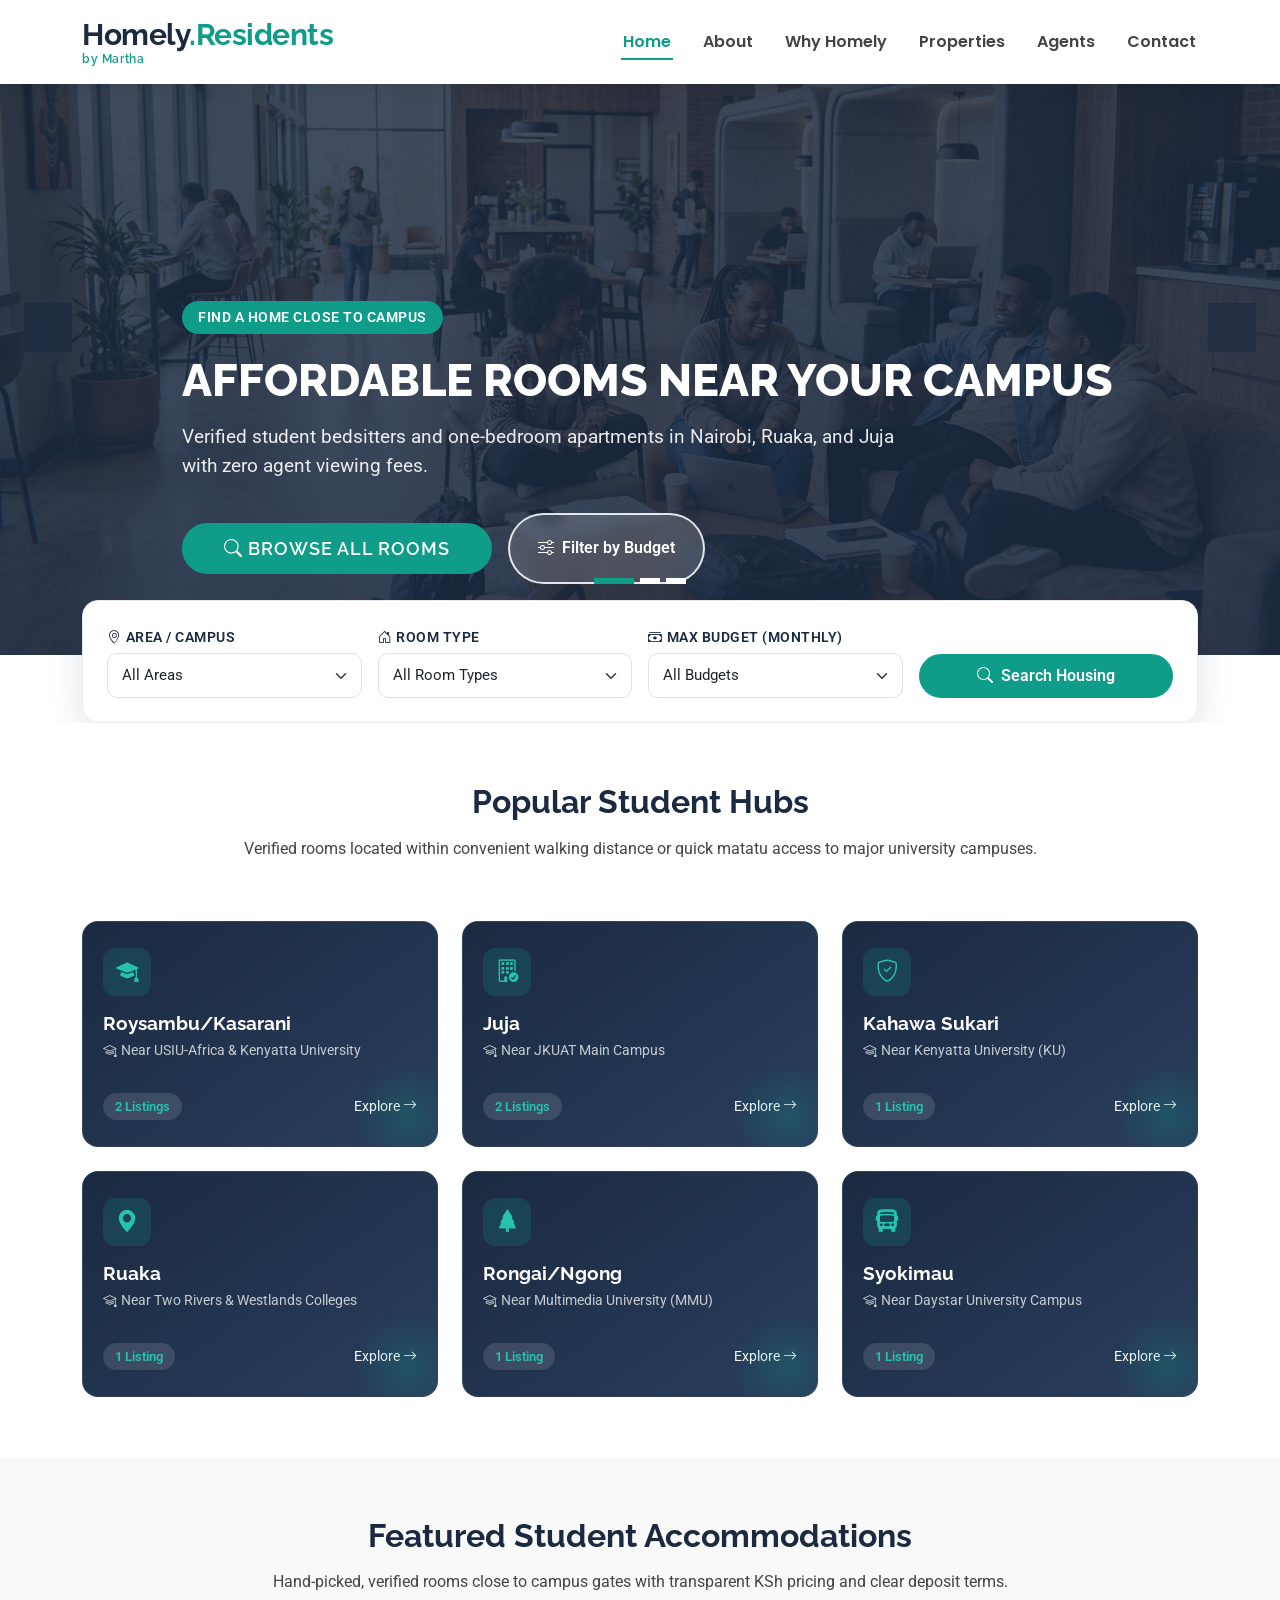
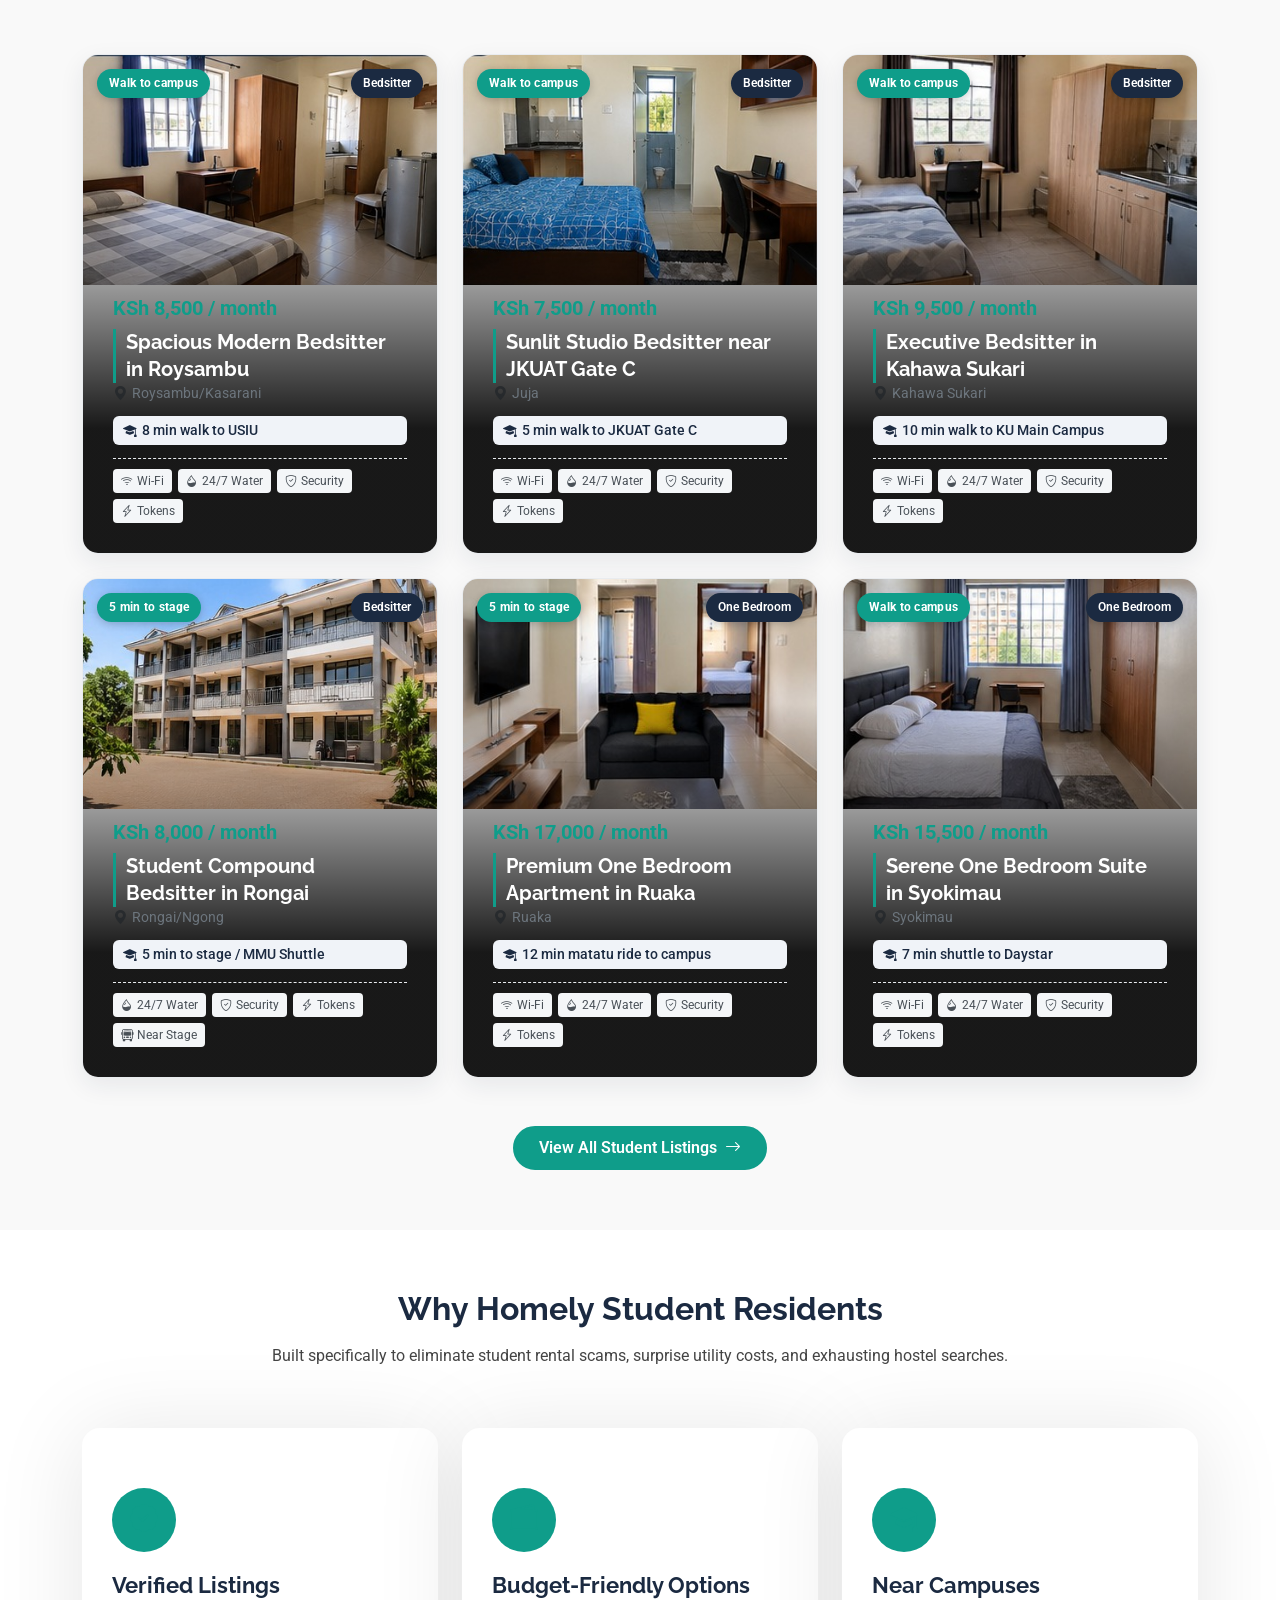
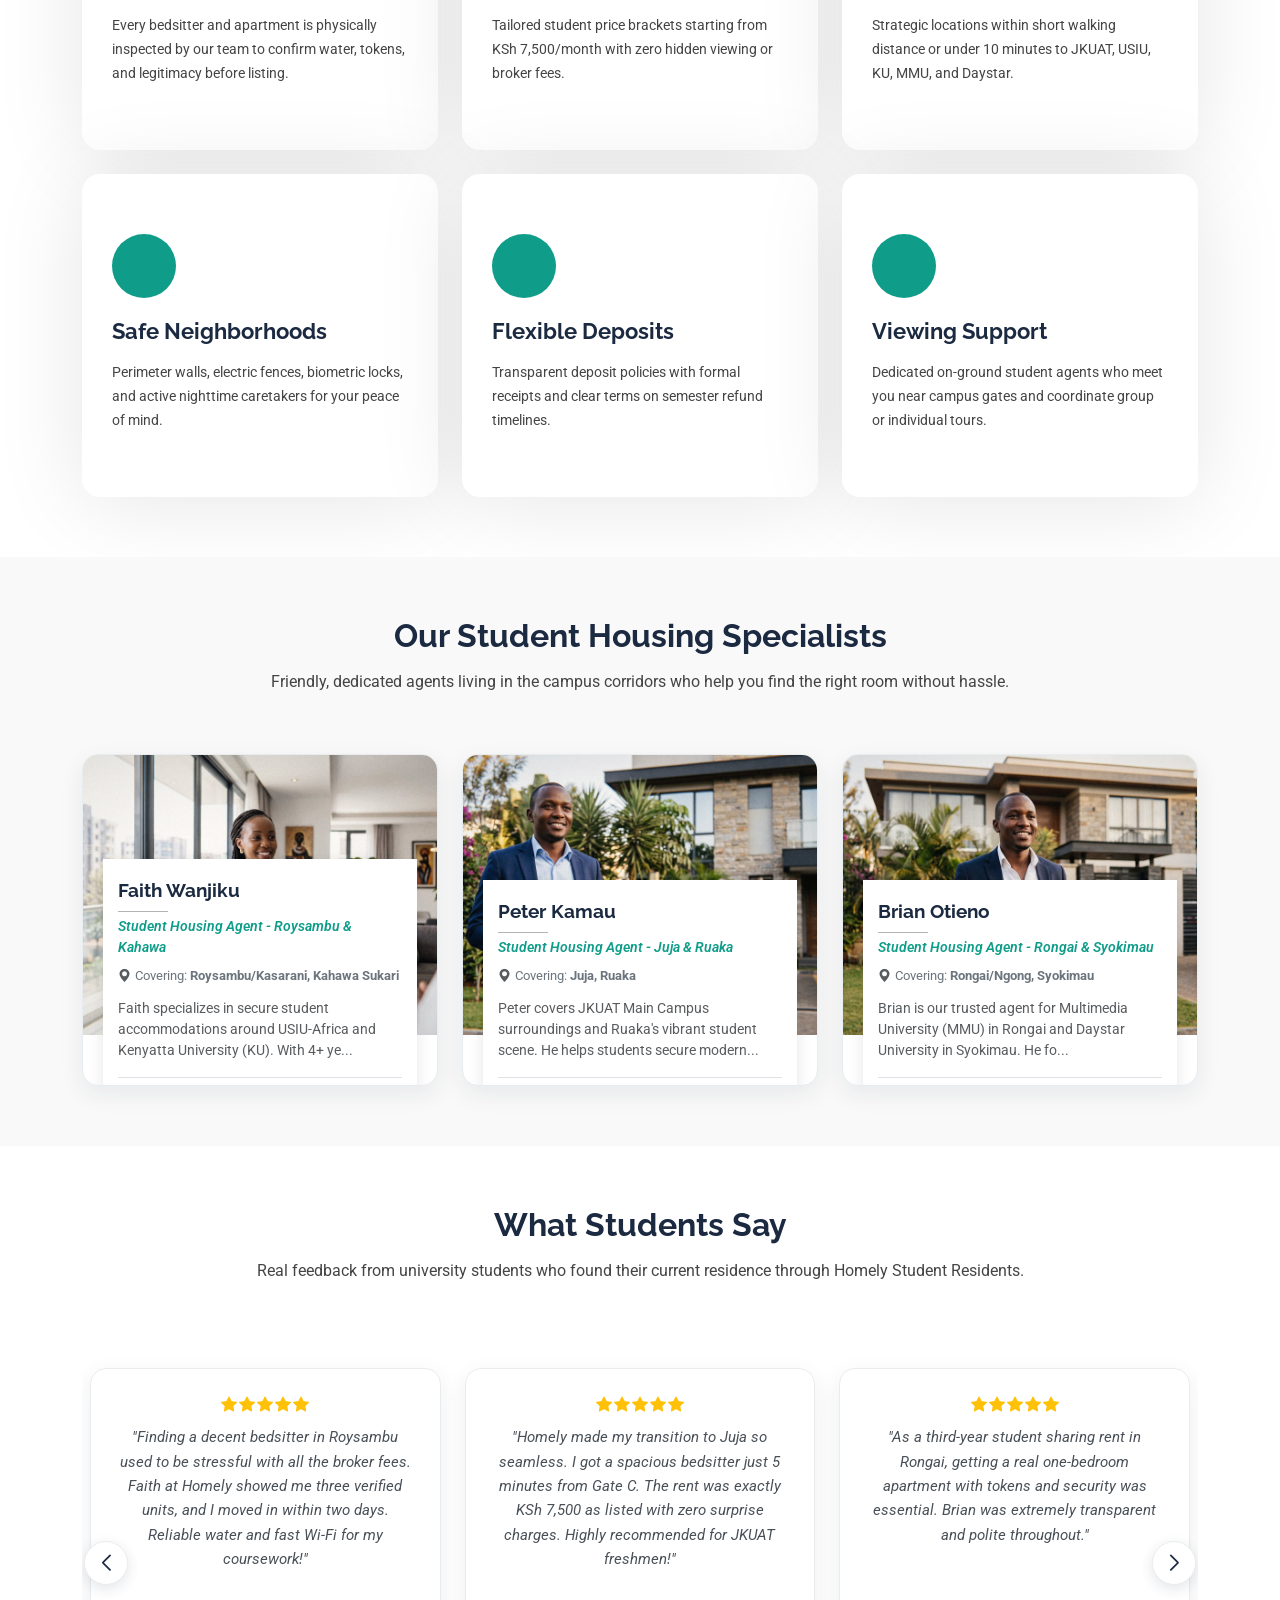
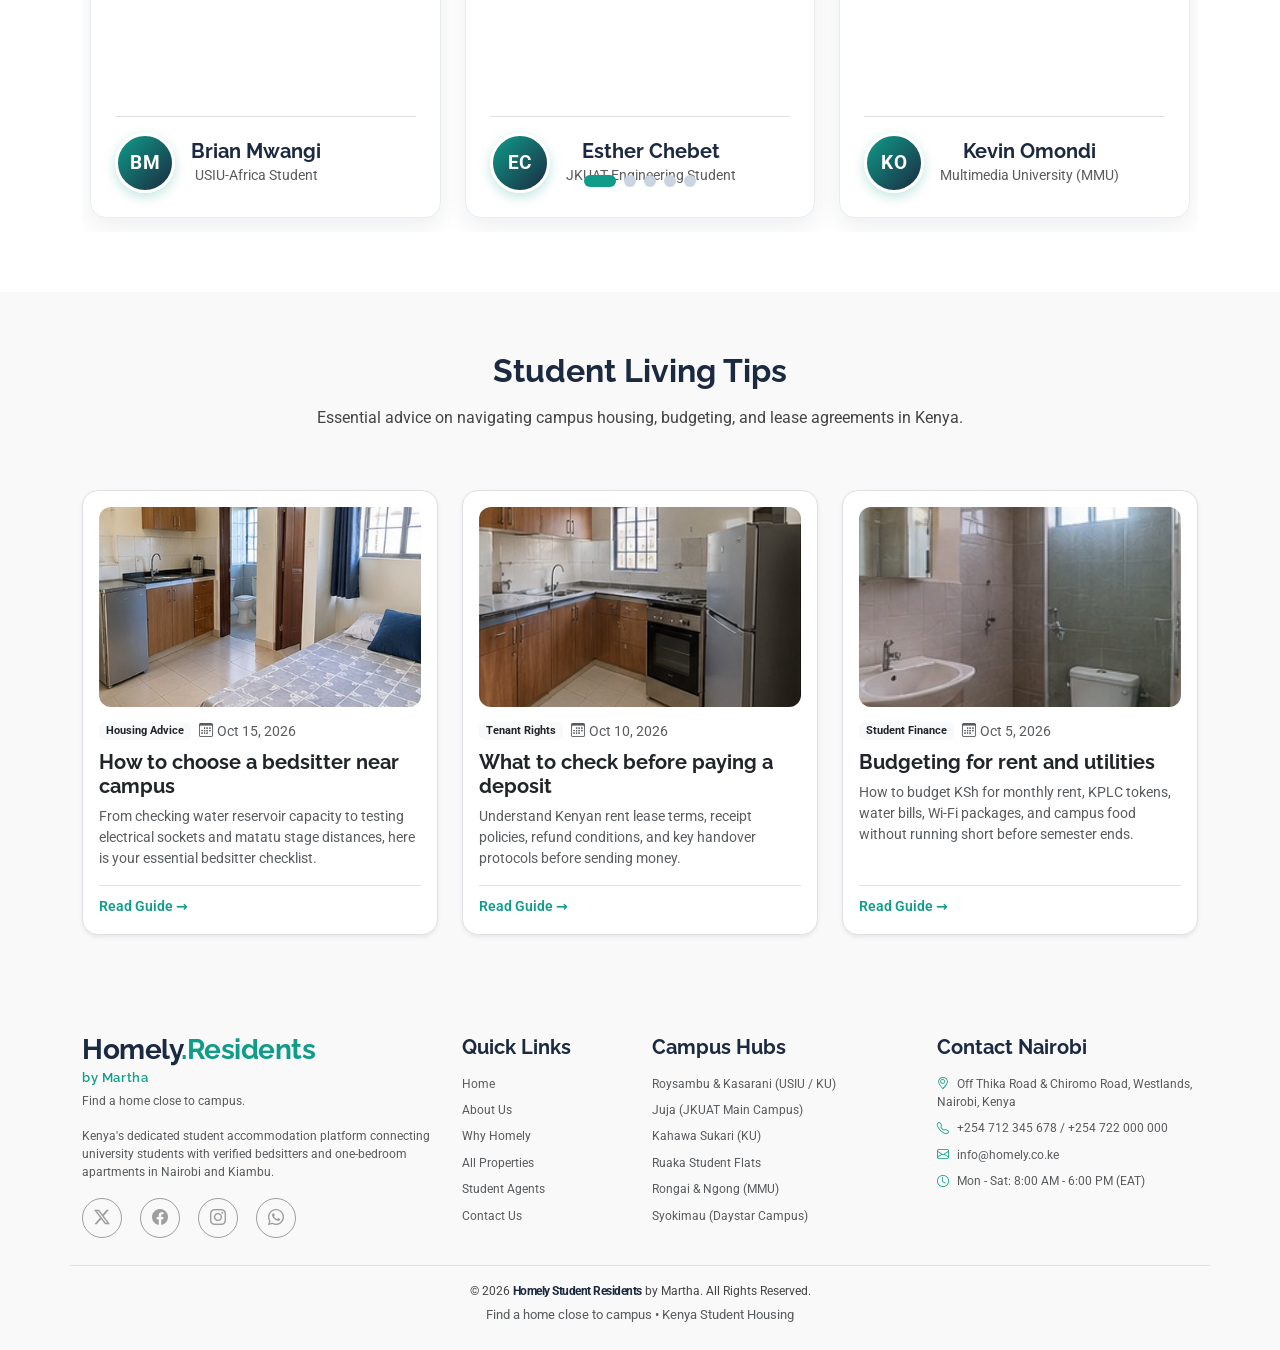
==== commit c6acf2f3: "Fix: carousel-inner wrapper, responsive hero h2, header no-wrap, mid-breakpoint nav fix" ====
--- a/index.html
+++ b/index.html
@@ -60,58 +60,62 @@
     <!-- Hero Section -->
     <section id="hero" class="hero section dark-background">
 
-      <div id="hero-carousel" class="carousel slide" data-bs-ride="carousel" data-bs-interval="6000">
-
-        <!-- Slide 1 (LCP Hero: no lazy loading on first image) -->
-        <div class="carousel-item active">
-          <!-- Placeholder image: to be replaced with real photos before launch -->
-          <img src="assets/img/students/student-lounge.jpg" alt="University students collaborating in student lounge" width="1920" height="1080">
-          <div class="carousel-container">
-            <div class="container text-center text-lg-start">
-              <span class="hero-tagline-badge">Find a home close to campus</span>
-              <h2>Affordable rooms near your campus</h2>
-              <p class="lead-text">Verified student bedsitters and one-bedroom apartments in Nairobi, Ruaka, and Juja with zero agent viewing fees.</p>
-              <div class="d-flex flex-wrap gap-3 justify-content-center justify-content-lg-start">
-                <a href="properties.html" class="btn-get-started"><i class="bi bi-search"></i> Browse All Rooms</a>
-                <a href="#search-section" class="btn-secondary-custom"><i class="bi bi-sliders"></i> Filter by Budget</a>
-              </div>
-            </div>
-          </div>
-        </div>
-
-        <!-- Slide 2 -->
-        <div class="carousel-item">
-          <!-- Placeholder image: to be replaced with real photos before launch -->
-          <img src="assets/img/students/student-dorm-room.jpg" alt="Furnished student room accommodation" loading="lazy" width="1920" height="1080">
-          <div class="carousel-container">
-            <div class="container text-center text-lg-start">
-              <span class="hero-tagline-badge">Verified Quality Housing</span>
-              <h2>Verified bedsitters and one-bedrooms</h2>
-              <p class="lead-text">Pre-inspected compounds featuring 24/7 borehole water, private KPLC tokens, study desks, and high-speed Wi-Fi.</p>
-              <div class="d-flex flex-wrap gap-3 justify-content-center justify-content-lg-start">
-                <a href="properties.html?type=Bedsitter" class="btn-get-started"><i class="bi bi-door-open"></i> Bedsitters from KSh 7,000</a>
-                <a href="properties.html?type=One+Bedroom" class="btn-secondary-custom"><i class="bi bi-house"></i> 1-Bedrooms from KSh 14,000</a>
-              </div>
-            </div>
-          </div>
-        </div>
-
-        <!-- Slide 3 -->
-        <div class="carousel-item">
-          <!-- Placeholder image: to be replaced with real photos before launch -->
-          <img src="assets/img/properties/b-exterior-bedsitter-compound.jpg" alt="Secure student apartment compound exterior in Kenya" loading="lazy" width="1920" height="1080">
-          <div class="carousel-container">
-            <div class="container text-center text-lg-start">
-              <span class="hero-tagline-badge">Safe & Transparent Living</span>
-              <h2>Move in with confidence</h2>
-              <p class="lead-text">Work with local student housing specialists who protect your deposit and guide in-person visits around your lecture schedule.</p>
-              <div class="d-flex flex-wrap gap-3 justify-content-center justify-content-lg-start">
-                <a href="agents.html" class="btn-get-started"><i class="bi bi-person-badge"></i> Talk to a Student Agent</a>
-                <a href="about.html" class="btn-secondary-custom"><i class="bi bi-info-circle"></i> Learn Our Process</a>
-              </div>
-            </div>
-          </div>
-        </div>
+      <div id="hero-carousel" class="carousel slide carousel-fade" data-bs-ride="carousel" data-bs-interval="6000">
+
+        <div class="carousel-inner">
+
+          <!-- Slide 1 (LCP Hero: no lazy loading on first image) -->
+          <div class="carousel-item active">
+            <!-- Placeholder image: to be replaced with real photos before launch -->
+            <img src="assets/img/students/student-lounge.jpg" alt="University students collaborating in student lounge" width="1920" height="1080">
+            <div class="carousel-container">
+              <div class="container text-center text-lg-start">
+                <span class="hero-tagline-badge">Find a home close to campus</span>
+                <h2>Affordable rooms near your campus</h2>
+                <p class="lead-text">Verified student bedsitters and one-bedroom apartments in Nairobi, Ruaka, and Juja with zero agent viewing fees.</p>
+                <div class="d-flex flex-wrap gap-3 justify-content-center justify-content-lg-start">
+                  <a href="properties.html" class="btn-get-started"><i class="bi bi-search"></i> Browse All Rooms</a>
+                  <a href="#search-section" class="btn-secondary-custom"><i class="bi bi-sliders"></i> Filter by Budget</a>
+                </div>
+              </div>
+            </div>
+          </div>
+
+          <!-- Slide 2 -->
+          <div class="carousel-item">
+            <!-- Placeholder image: to be replaced with real photos before launch -->
+            <img src="assets/img/students/student-dorm-room.jpg" alt="Furnished student room accommodation" loading="lazy" width="1920" height="1080">
+            <div class="carousel-container">
+              <div class="container text-center text-lg-start">
+                <span class="hero-tagline-badge">Verified Quality Housing</span>
+                <h2>Verified bedsitters and one-bedrooms</h2>
+                <p class="lead-text">Pre-inspected compounds featuring 24/7 borehole water, private KPLC tokens, study desks, and high-speed Wi-Fi.</p>
+                <div class="d-flex flex-wrap gap-3 justify-content-center justify-content-lg-start">
+                  <a href="properties.html?type=Bedsitter" class="btn-get-started"><i class="bi bi-door-open"></i> Bedsitters from KSh 7,000</a>
+                  <a href="properties.html?type=One+Bedroom" class="btn-secondary-custom"><i class="bi bi-house"></i> 1-Bedrooms from KSh 14,000</a>
+                </div>
+              </div>
+            </div>
+          </div>
+
+          <!-- Slide 3 -->
+          <div class="carousel-item">
+            <!-- Placeholder image: to be replaced with real photos before launch -->
+            <img src="assets/img/properties/b-exterior-bedsitter-compound.jpg" alt="Secure student apartment compound exterior in Kenya" loading="lazy" width="1920" height="1080">
+            <div class="carousel-container">
+              <div class="container text-center text-lg-start">
+                <span class="hero-tagline-badge">Safe &amp; Transparent Living</span>
+                <h2>Move in with confidence</h2>
+                <p class="lead-text">Work with local student housing specialists who protect your deposit and guide in-person visits around your lecture schedule.</p>
+                <div class="d-flex flex-wrap gap-3 justify-content-center justify-content-lg-start">
+                  <a href="agents.html" class="btn-get-started"><i class="bi bi-person-badge"></i> Talk to a Student Agent</a>
+                  <a href="about.html" class="btn-secondary-custom"><i class="bi bi-info-circle"></i> Learn Our Process</a>
+                </div>
+              </div>
+            </div>
+          </div>
+
+        </div><!-- /carousel-inner -->
 
         <a class="carousel-control-prev" href="#hero-carousel" role="button" data-bs-slide="prev">
           <span class="carousel-control-prev-icon bi bi-chevron-left" aria-hidden="true"></span>
--- a/assets/css/style.css
+++ b/assets/css/style.css
@@ -47,6 +47,27 @@
   margin-top: 4px;
 }
 
+/* ============================================================
+   RESPONSIVE HEADER — prevent logo+nav wrapping
+   ============================================================ */
+
+/* 1. Never let the header row wrap */
+.header .container-fluid {
+  flex-wrap: nowrap !important;
+}
+
+/* 2. Shrink nav item padding on medium laptops (992–1199px) so all 6
+      links stay on one line without colliding with the logo */
+@media (min-width: 992px) and (max-width: 1199px) {
+  .header .logo h1 {
+    font-size: 22px;
+  }
+  .sitename .brand-by {
+    font-size: 0.42em;
+  }
+}
+
+/* 3. Extra small phones */
 @media (max-width: 575px) {
   .header .logo h1 {
     font-size: 22px;
@@ -54,6 +75,70 @@
   .sitename .brand-by {
     font-size: 0.44em;
   }
+}
+
+/* ============================================================
+   MID-BREAKPOINT NAV FIX (992px–1199px)
+   Bootstrap xl = 1200px; our nav CSS kicks in at 1200px.
+   Between 992–1199px the hamburger still shows (d-xl-none)
+   but the desktop nav links also display — causing both to appear.
+   Fix: hide the hamburger and show a compact horizontal nav.
+   ============================================================ */
+@media (min-width: 992px) and (max-width: 1199px) {
+  /* Hide the hamburger icon on medium+ screens */
+  .mobile-nav-toggle {
+    display: none !important;
+  }
+
+  /* Show nav as compact horizontal row */
+  .navmenu ul {
+    display: flex !important;
+    list-style: none;
+    margin: 0;
+    padding: 0;
+    align-items: center;
+    flex-wrap: nowrap;
+  }
+
+  .navmenu > ul > li {
+    padding: 10px 8px;
+    white-space: nowrap;
+    position: relative;
+  }
+
+  .navmenu a,
+  .navmenu a:focus {
+    color: var(--nav-color, #444444);
+    font-size: 14px;
+    padding: 0 2px;
+    font-weight: 600;
+    display: flex;
+    align-items: center;
+    white-space: nowrap;
+    text-decoration: none;
+    transition: color 0.3s;
+  }
+
+  .navmenu a:hover,
+  .navmenu .active {
+    color: #0F9D8A;
+  }
+}
+
+/* ============================================================
+   RESPONSIVE HERO TYPOGRAPHY — never overflow any viewport
+   ============================================================ */
+
+/* Hero h2: scales fluidly from ~1.6rem (mobile) to 2.8rem (desktop) */
+.hero h2 {
+  font-size: clamp(1.6rem, 4.5vw, 2.8rem) !important;
+  word-break: normal;
+  overflow-wrap: break-word;
+}
+
+/* Hero lead text also scales */
+.hero p.lead-text {
+  font-size: clamp(0.95rem, 2vw, 1.2rem);
 }
 
 /* Hero Carousel Customization */
@@ -122,7 +207,6 @@
 }
 
 .hero h2 {
-  font-size: 2.8rem;
   font-weight: 800;
   color: #ffffff;
   margin-bottom: 1rem;
@@ -130,11 +214,11 @@
 }
 
 .hero p.lead-text {
-  font-size: 1.2rem;
   color: rgba(255, 255, 255, 0.9);
   margin-bottom: 2rem;
   max-width: 720px;
 }
+
 
 .btn-get-started,
 .btn-primary-custom {
